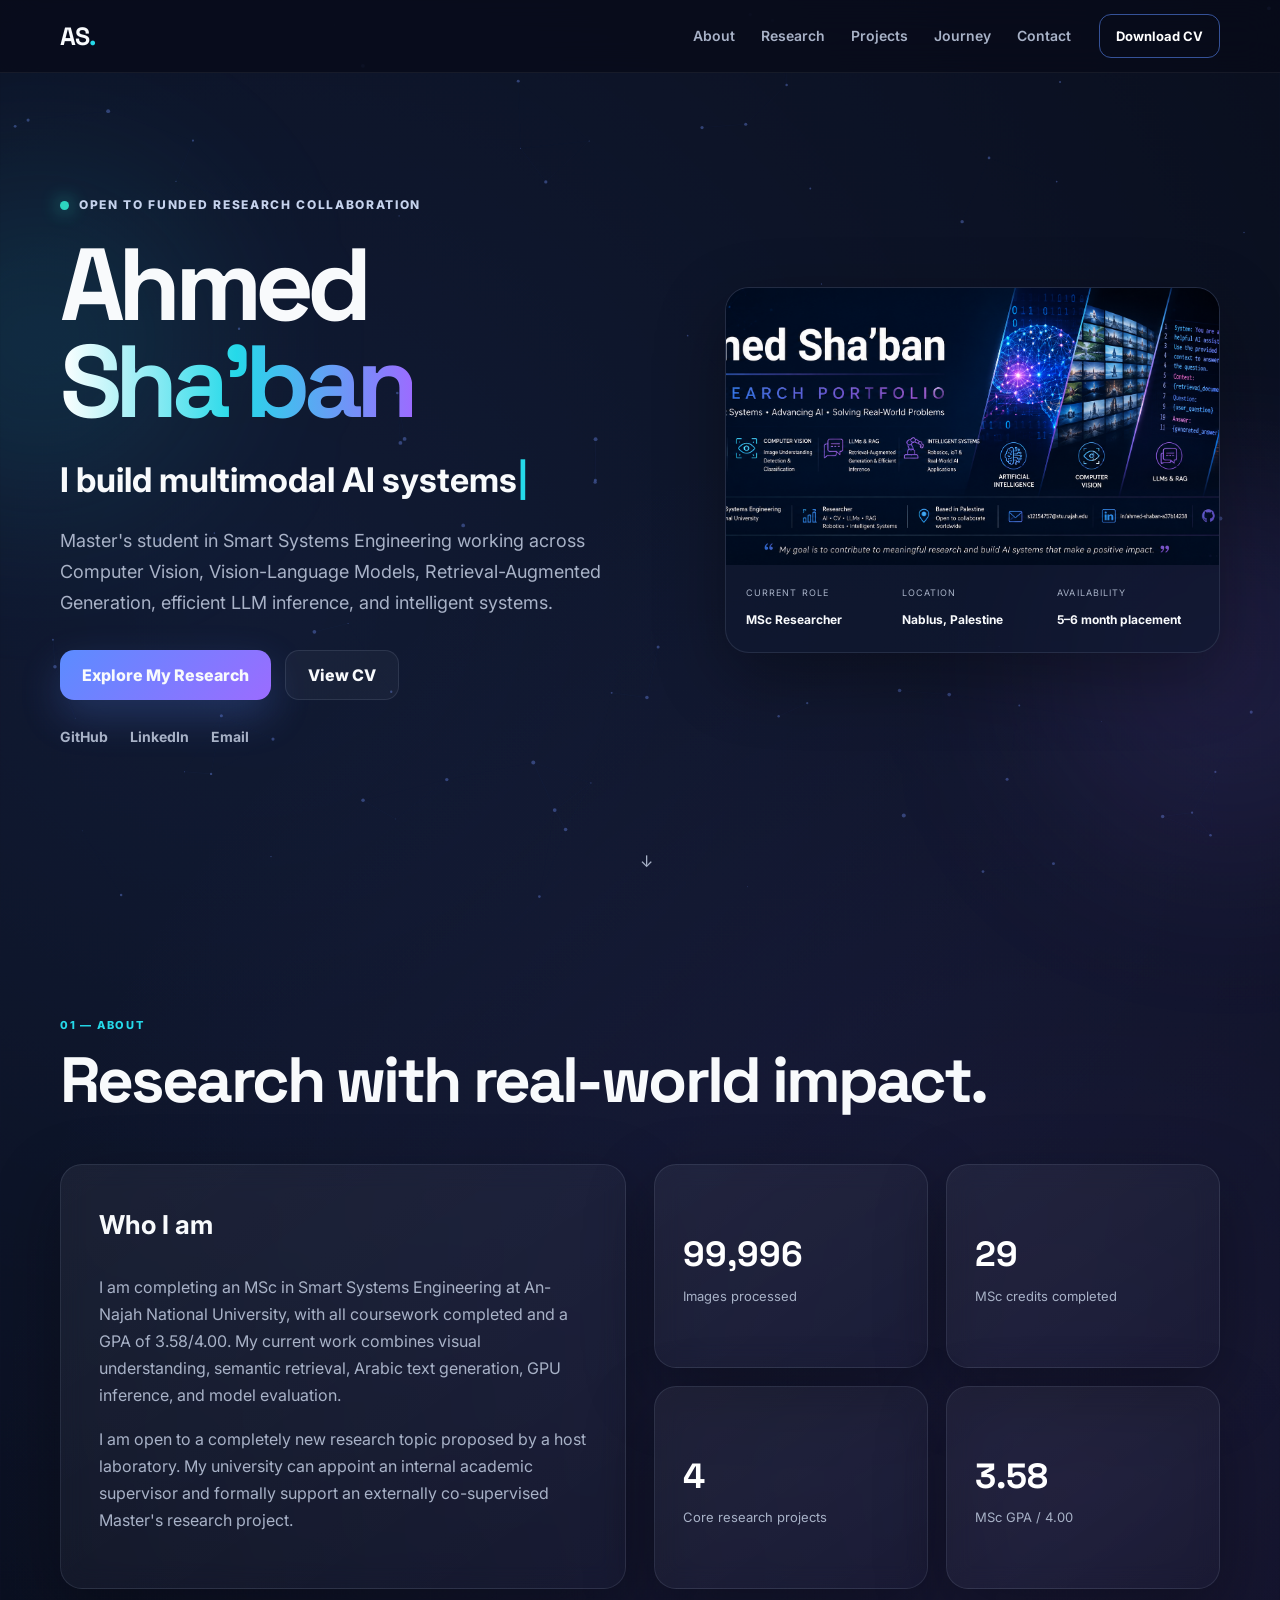
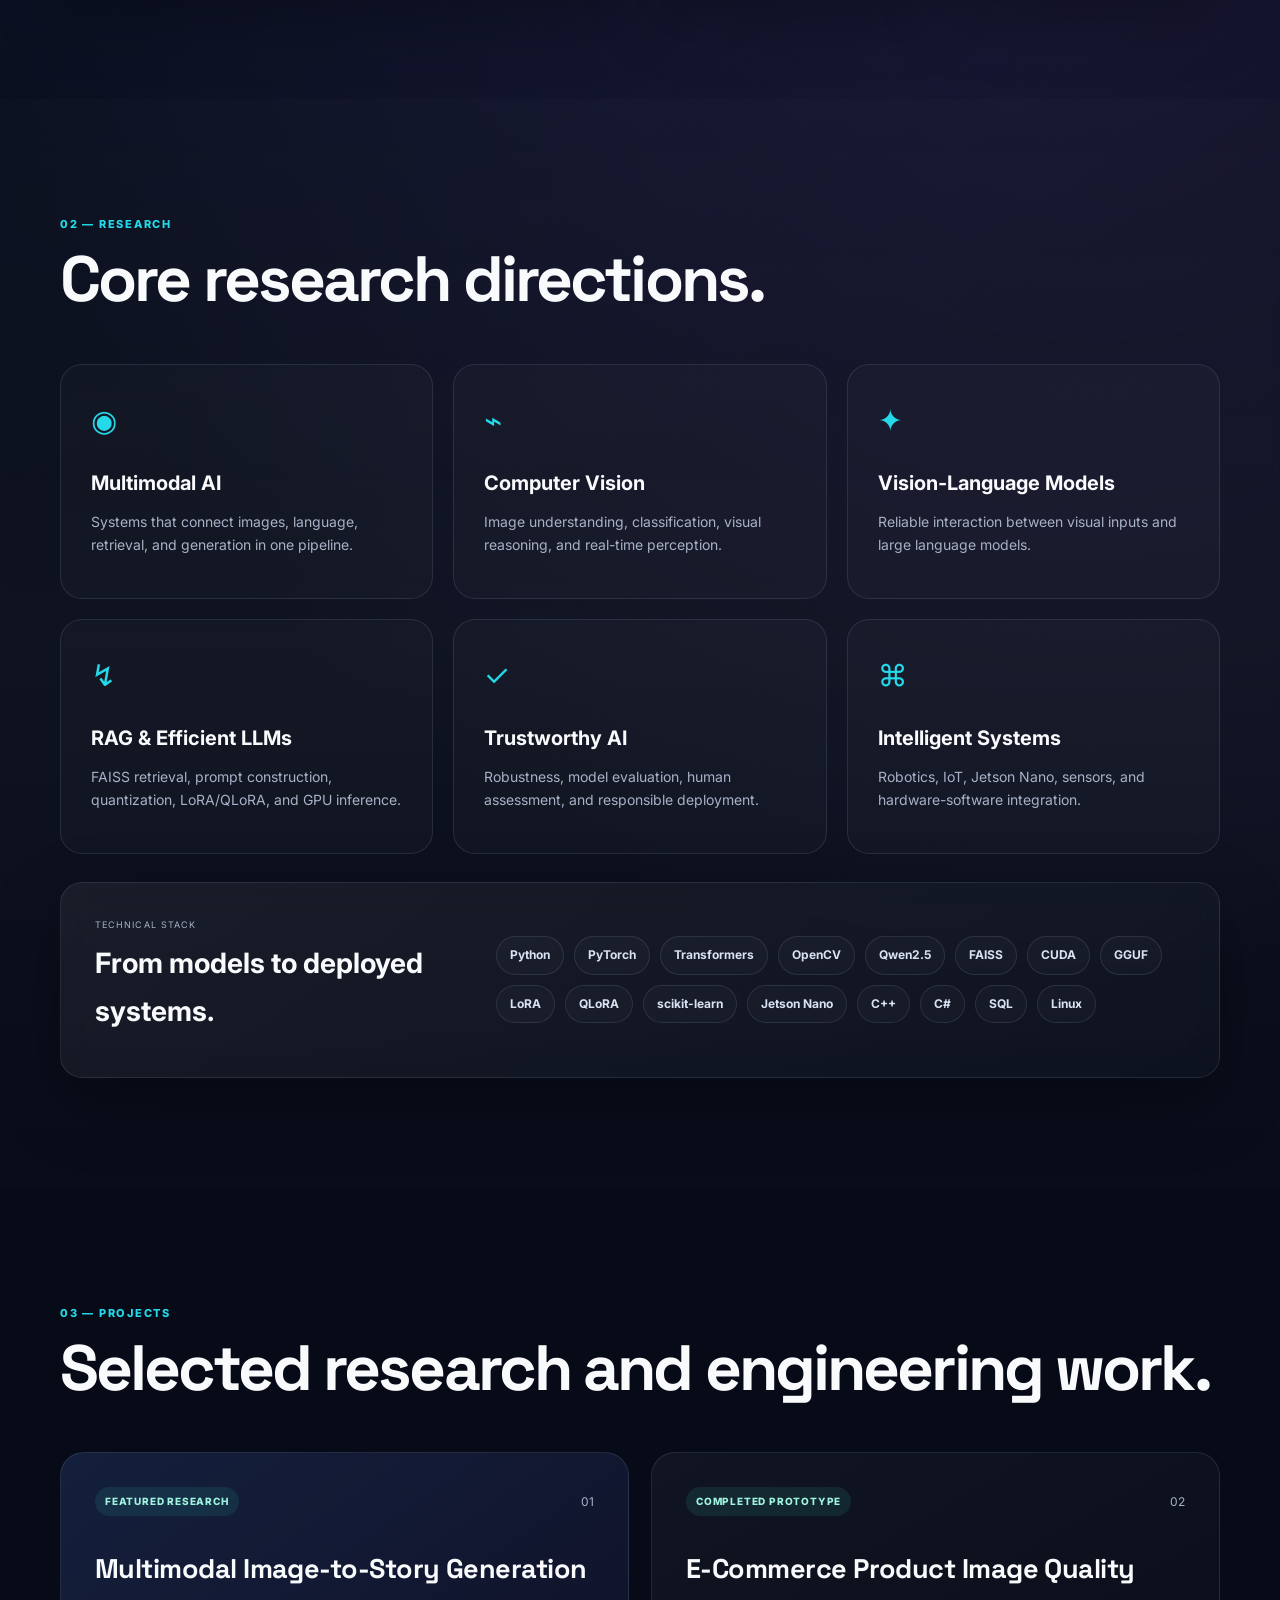
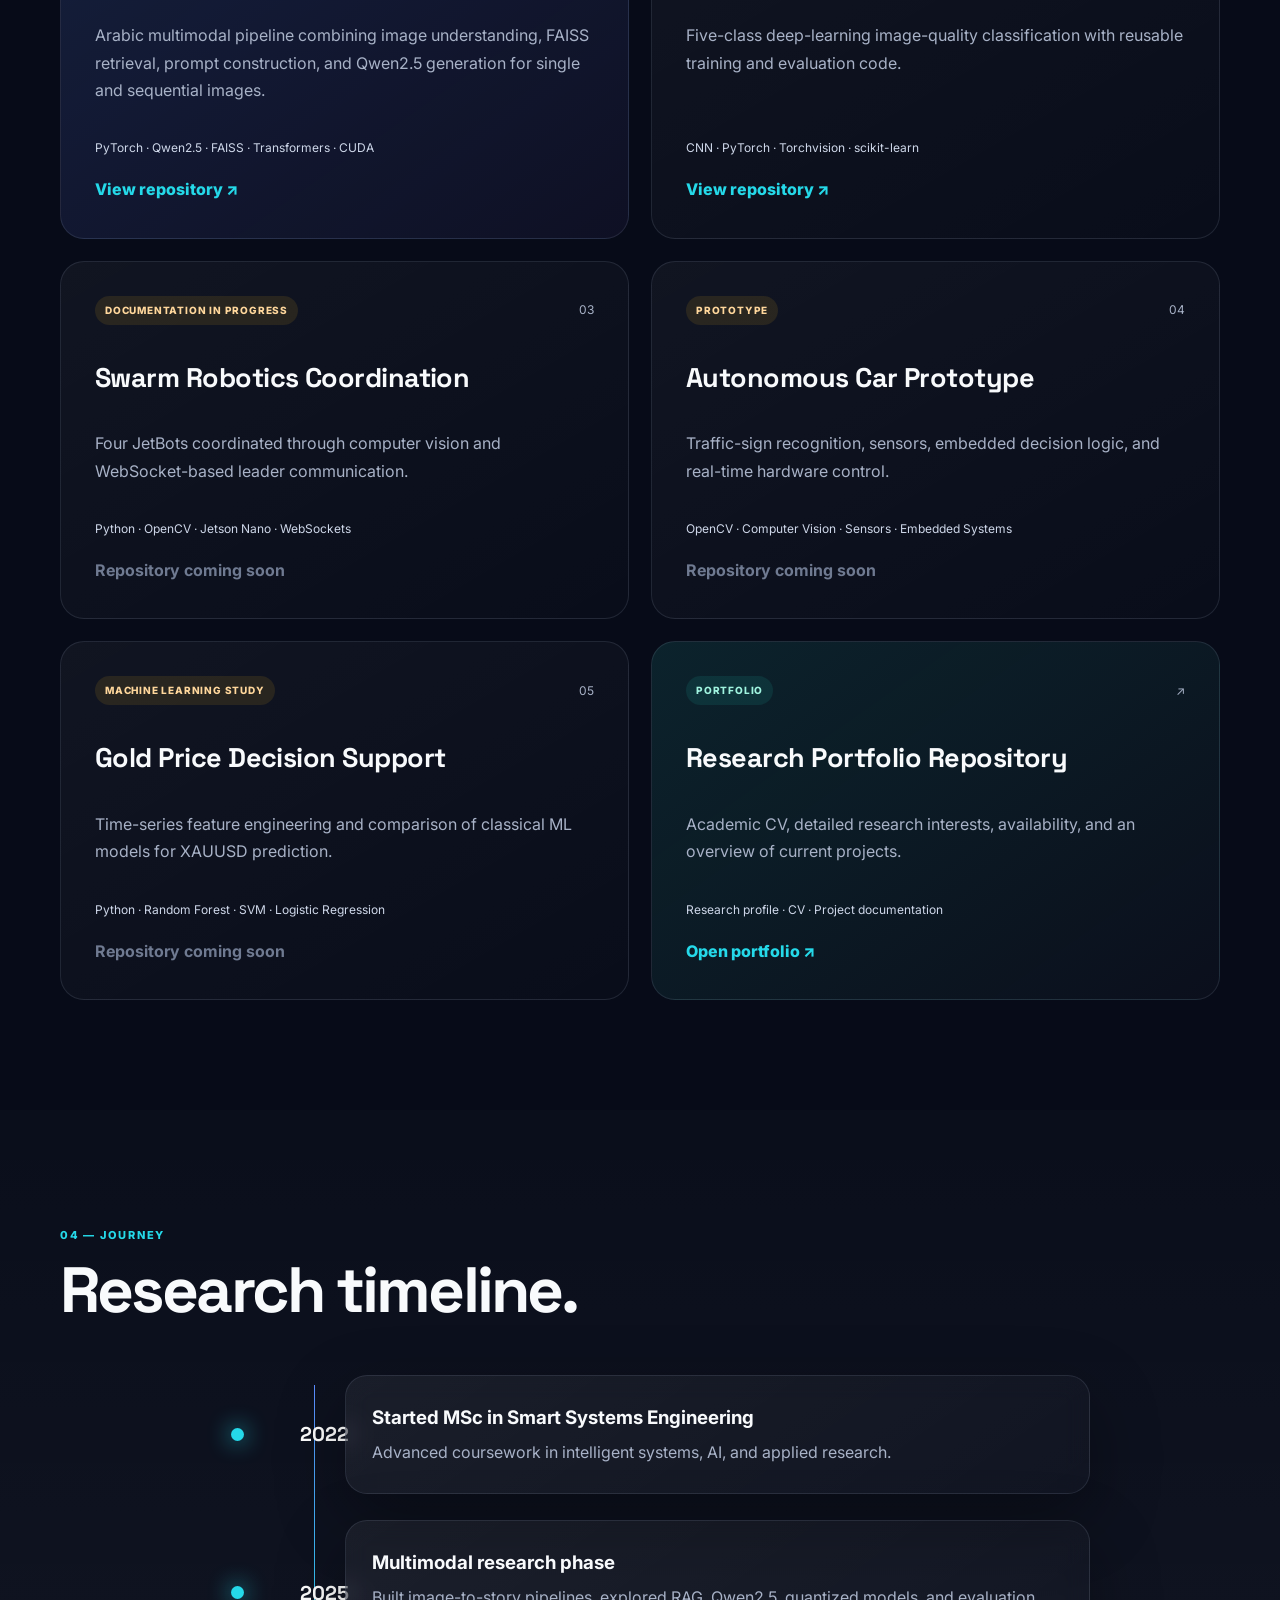
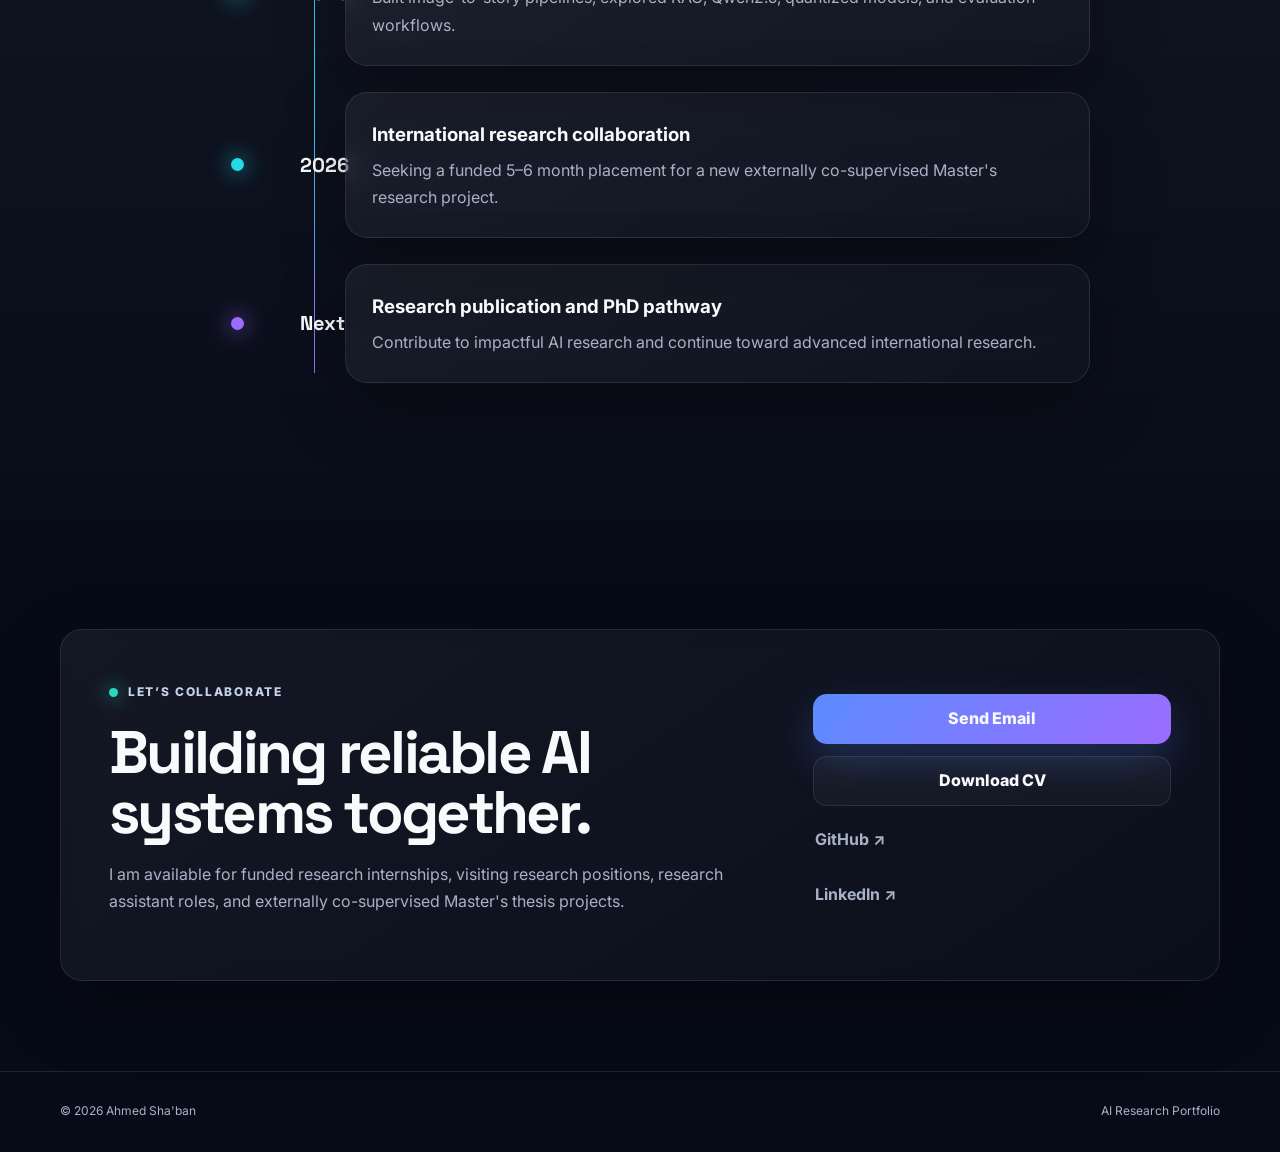
==== index.html @ 9213d6e9 "Add files via upload" ====
<!DOCTYPE html>
<html lang="en">
<head>
  <meta charset="UTF-8" />
  <meta name="viewport" content="width=device-width, initial-scale=1.0" />
  <meta name="description" content="Ahmed Sha'ban — AI Research Portfolio in Multimodal AI, Computer Vision, Vision-Language Models and RAG." />
  <meta name="theme-color" content="#070b18" />
  <title>Ahmed Sha'ban | AI Research Portfolio</title>
  <link rel="preconnect" href="https://fonts.googleapis.com">
  <link rel="preconnect" href="https://fonts.gstatic.com" crossorigin>
  <link href="https://fonts.googleapis.com/css2?family=Inter:wght@400;500;600;700;800&family=Space+Grotesk:wght@500;600;700&display=swap" rel="stylesheet">
  <link rel="stylesheet" href="style.css" />
</head>
<body>
  <canvas id="particles" aria-hidden="true"></canvas>

  <header class="site-header">
    <nav class="nav container">
      <a class="brand" href="#home">AS<span>.</span></a>
      <button class="menu-toggle" id="menuToggle" aria-label="Toggle navigation">☰</button>
      <div class="nav-links" id="navLinks">
        <a href="#about">About</a>
        <a href="#research">Research</a>
        <a href="#projects">Projects</a>
        <a href="#timeline">Journey</a>
        <a href="#contact">Contact</a>
      </div>
      <a class="nav-cta" href="assets/Ahmed_Shaban_CV.pdf" target="_blank">Download CV</a>
    </nav>
  </header>

  <main>
    <section class="hero section" id="home">
      <div class="hero-glow glow-one"></div>
      <div class="hero-glow glow-two"></div>
      <div class="container hero-grid">
        <div class="hero-copy reveal">
          <div class="eyebrow"><span></span> Open to funded research collaboration</div>
          <h1>Ahmed <span class="gradient-text">Sha'ban</span></h1>
          <h2>I build <span id="typedText">multimodal AI systems</span><span class="cursor">|</span></h2>
          <p>
            Master's student in Smart Systems Engineering working across Computer Vision,
            Vision-Language Models, Retrieval-Augmented Generation, efficient LLM inference,
            and intelligent systems.
          </p>
          <div class="hero-actions">
            <a class="btn primary" href="#projects">Explore My Research</a>
            <a class="btn secondary" href="assets/Ahmed_Shaban_CV.pdf" target="_blank">View CV</a>
          </div>
          <div class="social-row">
            <a href="https://github.com/ahmedshaban-ai" target="_blank" rel="noreferrer">GitHub</a>
            <a href="https://www.linkedin.com/in/ahmed-shaban-a37b14238/" target="_blank" rel="noreferrer">LinkedIn</a>
            <a href="mailto:s12154757@stu.najah.edu">Email</a>
          </div>
        </div>

        <div class="hero-card reveal">
          <img src="assets/research-banner.png" alt="Ahmed Sha'ban AI Research Portfolio banner" />
          <div class="hero-card-body">
            <div>
              <span class="tiny-label">Current role</span>
              <strong>MSc Researcher</strong>
            </div>
            <div>
              <span class="tiny-label">Location</span>
              <strong>Nablus, Palestine</strong>
            </div>
            <div>
              <span class="tiny-label">Availability</span>
              <strong>5–6 month placement</strong>
            </div>
          </div>
        </div>
      </div>
      <a class="scroll-indicator" href="#about" aria-label="Scroll to about section">↓</a>
    </section>

    <section class="section" id="about">
      <div class="container">
        <div class="section-heading reveal">
          <span>01 — About</span>
          <h2>Research with real-world impact.</h2>
        </div>
        <div class="about-grid">
          <article class="glass-card reveal">
            <h3>Who I am</h3>
            <p>
              I am completing an MSc in Smart Systems Engineering at An-Najah National University,
              with all coursework completed and a GPA of 3.58/4.00. My current work combines
              visual understanding, semantic retrieval, Arabic text generation, GPU inference,
              and model evaluation.
            </p>
            <p>
              I am open to a completely new research topic proposed by a host laboratory.
              My university can appoint an internal academic supervisor and formally support
              an externally co-supervised Master's research project.
            </p>
          </article>
          <div class="metric-grid">
            <div class="metric glass-card reveal">
              <strong data-count="100000">0</strong>
              <span>Images processed</span>
            </div>
            <div class="metric glass-card reveal">
              <strong data-count="30">0</strong>
              <span>MSc credits completed</span>
            </div>
            <div class="metric glass-card reveal">
              <strong data-count="5">0</strong>
              <span>Core research projects</span>
            </div>
            <div class="metric glass-card reveal">
              <strong>3.58</strong>
              <span>MSc GPA / 4.00</span>
            </div>
          </div>
        </div>
      </div>
    </section>

    <section class="section alt-section" id="research">
      <div class="container">
        <div class="section-heading reveal">
          <span>02 — Research</span>
          <h2>Core research directions.</h2>
        </div>

        <div class="research-grid">
          <article class="research-card reveal">
            <div class="icon">◉</div>
            <h3>Multimodal AI</h3>
            <p>Systems that connect images, language, retrieval, and generation in one pipeline.</p>
          </article>
          <article class="research-card reveal">
            <div class="icon">⌁</div>
            <h3>Computer Vision</h3>
            <p>Image understanding, classification, visual reasoning, and real-time perception.</p>
          </article>
          <article class="research-card reveal">
            <div class="icon">✦</div>
            <h3>Vision-Language Models</h3>
            <p>Reliable interaction between visual inputs and large language models.</p>
          </article>
          <article class="research-card reveal">
            <div class="icon">↯</div>
            <h3>RAG & Efficient LLMs</h3>
            <p>FAISS retrieval, prompt construction, quantization, LoRA/QLoRA, and GPU inference.</p>
          </article>
          <article class="research-card reveal">
            <div class="icon">✓</div>
            <h3>Trustworthy AI</h3>
            <p>Robustness, model evaluation, human assessment, and responsible deployment.</p>
          </article>
          <article class="research-card reveal">
            <div class="icon">⌘</div>
            <h3>Intelligent Systems</h3>
            <p>Robotics, IoT, Jetson Nano, sensors, and hardware-software integration.</p>
          </article>
        </div>

        <div class="skills-panel glass-card reveal">
          <div class="skills-copy">
            <span class="tiny-label">Technical stack</span>
            <h3>From models to deployed systems.</h3>
          </div>
          <div class="skill-tags">
            <span>Python</span><span>PyTorch</span><span>Transformers</span><span>OpenCV</span>
            <span>Qwen2.5</span><span>FAISS</span><span>CUDA</span><span>GGUF</span>
            <span>LoRA</span><span>QLoRA</span><span>scikit-learn</span><span>Jetson Nano</span>
            <span>C++</span><span>C#</span><span>SQL</span><span>Linux</span>
          </div>
        </div>
      </div>
    </section>

    <section class="section" id="projects">
      <div class="container">
        <div class="section-heading reveal">
          <span>03 — Projects</span>
          <h2>Selected research and engineering work.</h2>
        </div>

        <div class="projects-grid">
          <article class="project-card featured reveal">
            <div class="project-top">
              <span class="status complete">Featured research</span>
              <span>01</span>
            </div>
            <h3>Multimodal Image-to-Story Generation</h3>
            <p>
              Arabic multimodal pipeline combining image understanding, FAISS retrieval,
              prompt construction, and Qwen2.5 generation for single and sequential images.
            </p>
            <div class="tech-line">PyTorch · Qwen2.5 · FAISS · Transformers · CUDA</div>
            <a href="https://github.com/ahmedshaban-ai/multimodal-image-to-story-generation" target="_blank">View repository ↗</a>
          </article>

          <article class="project-card reveal">
            <div class="project-top">
              <span class="status complete">Completed prototype</span>
              <span>02</span>
            </div>
            <h3>E-Commerce Product Image Quality</h3>
            <p>Five-class deep-learning image-quality classification with reusable training and evaluation code.</p>
            <div class="tech-line">CNN · PyTorch · Torchvision · scikit-learn</div>
            <a href="https://github.com/ahmedshaban-ai/deep-learning-image-quality" target="_blank">View repository ↗</a>
          </article>

          <article class="project-card reveal">
            <div class="project-top">
              <span class="status progress">Documentation in progress</span>
              <span>03</span>
            </div>
            <h3>Swarm Robotics Coordination</h3>
            <p>Four JetBots coordinated through computer vision and WebSocket-based leader communication.</p>
            <div class="tech-line">Python · OpenCV · Jetson Nano · WebSockets</div>
            <span class="muted-link">Repository coming soon</span>
          </article>

          <article class="project-card reveal">
            <div class="project-top">
              <span class="status progress">Prototype</span>
              <span>04</span>
            </div>
            <h3>Autonomous Car Prototype</h3>
            <p>Traffic-sign recognition, sensors, embedded decision logic, and real-time hardware control.</p>
            <div class="tech-line">OpenCV · Computer Vision · Sensors · Embedded Systems</div>
            <span class="muted-link">Repository coming soon</span>
          </article>

          <article class="project-card reveal">
            <div class="project-top">
              <span class="status progress">Machine learning study</span>
              <span>05</span>
            </div>
            <h3>Gold Price Decision Support</h3>
            <p>Time-series feature engineering and comparison of classical ML models for XAUUSD prediction.</p>
            <div class="tech-line">Python · Random Forest · SVM · Logistic Regression</div>
            <span class="muted-link">Repository coming soon</span>
          </article>

          <article class="project-card portfolio-card reveal">
            <div class="project-top">
              <span class="status complete">Portfolio</span>
              <span>↗</span>
            </div>
            <h3>Research Portfolio Repository</h3>
            <p>Academic CV, detailed research interests, availability, and an overview of current projects.</p>
            <div class="tech-line">Research profile · CV · Project documentation</div>
            <a href="https://github.com/ahmedshaban-ai/research-portfolio" target="_blank">Open portfolio ↗</a>
          </article>
        </div>
      </div>
    </section>

    <section class="section alt-section" id="timeline">
      <div class="container">
        <div class="section-heading reveal">
          <span>04 — Journey</span>
          <h2>Research timeline.</h2>
        </div>
        <div class="timeline">
          <div class="timeline-item reveal">
            <div class="timeline-dot"></div>
            <div class="timeline-year">2022</div>
            <div class="timeline-content glass-card">
              <h3>Started MSc in Smart Systems Engineering</h3>
              <p>Advanced coursework in intelligent systems, AI, and applied research.</p>
            </div>
          </div>
          <div class="timeline-item reveal">
            <div class="timeline-dot"></div>
            <div class="timeline-year">2025</div>
            <div class="timeline-content glass-card">
              <h3>Multimodal research phase</h3>
              <p>Built image-to-story pipelines, explored RAG, Qwen2.5, quantized models, and evaluation workflows.</p>
            </div>
          </div>
          <div class="timeline-item reveal">
            <div class="timeline-dot"></div>
            <div class="timeline-year">2026</div>
            <div class="timeline-content glass-card">
              <h3>International research collaboration</h3>
              <p>Seeking a funded 5–6 month placement for a new externally co-supervised Master's research project.</p>
            </div>
          </div>
          <div class="timeline-item reveal">
            <div class="timeline-dot future"></div>
            <div class="timeline-year">Next</div>
            <div class="timeline-content glass-card">
              <h3>Research publication and PhD pathway</h3>
              <p>Contribute to impactful AI research and continue toward advanced international research.</p>
            </div>
          </div>
        </div>
      </div>
    </section>

    <section class="section contact-section" id="contact">
      <div class="container contact-card glass-card reveal">
        <div>
          <span class="eyebrow"><span></span> Let’s collaborate</span>
          <h2>Building reliable AI systems together.</h2>
          <p>
            I am available for funded research internships, visiting research positions,
            research assistant roles, and externally co-supervised Master's thesis projects.
          </p>
        </div>
        <div class="contact-actions">
          <a class="btn primary" href="mailto:s12154757@stu.najah.edu">Send Email</a>
          <a class="btn secondary" href="assets/Ahmed_Shaban_CV.pdf" target="_blank">Download CV</a>
          <a class="text-link" href="https://github.com/ahmedshaban-ai" target="_blank">GitHub ↗</a>
          <a class="text-link" href="https://www.linkedin.com/in/ahmed-shaban-a37b14238/" target="_blank">LinkedIn ↗</a>
        </div>
      </div>
    </section>
  </main>

  <footer>
    <div class="container footer-inner">
      <span>© <span id="year"></span> Ahmed Sha'ban</span>
      <span>AI Research Portfolio</span>
    </div>
  </footer>

  <button id="toTop" class="to-top" aria-label="Back to top">↑</button>
  <script src="script.js"></script>
</body>
</html>
---- style.css ----
:root {
  --bg: #070b18;
  --bg-soft: #0d1326;
  --card: rgba(16, 24, 48, .68);
  --border: rgba(148, 163, 184, .16);
  --text: #f8fafc;
  --muted: #a8b2c7;
  --blue: #5b8cff;
  --cyan: #25d9e9;
  --violet: #9b6cff;
  --green: #2dd4bf;
  --shadow: 0 24px 70px rgba(0, 0, 0, .32);
}

* { box-sizing: border-box; }
html { scroll-behavior: smooth; }
body {
  margin: 0;
  background:
    radial-gradient(circle at 20% 10%, rgba(91, 140, 255, .12), transparent 28%),
    radial-gradient(circle at 85% 25%, rgba(155, 108, 255, .11), transparent 24%),
    var(--bg);
  color: var(--text);
  font-family: Inter, system-ui, sans-serif;
  line-height: 1.7;
  overflow-x: hidden;
}
a { color: inherit; text-decoration: none; }
img { max-width: 100%; display: block; }
canvas#particles { position: fixed; inset: 0; width: 100%; height: 100%; z-index: -1; opacity: .55; }
.container { width: min(1160px, calc(100% - 40px)); margin: 0 auto; }
.section { position: relative; padding: 110px 0; }
.alt-section { background: linear-gradient(180deg, rgba(255,255,255,.015), rgba(255,255,255,.035), rgba(255,255,255,.01)); }

.site-header {
  position: fixed; inset: 0 0 auto 0; z-index: 1000;
  background: rgba(7, 11, 24, .72);
  backdrop-filter: blur(18px);
  border-bottom: 1px solid rgba(255,255,255,.06);
}
.nav { min-height: 72px; display: flex; align-items: center; gap: 28px; }
.brand {
  font-family: "Space Grotesk", sans-serif;
  font-weight: 800; font-size: 25px; letter-spacing: -.04em;
}
.brand span { color: var(--cyan); }
.nav-links { margin-left: auto; display: flex; gap: 26px; }
.nav-links a { color: var(--muted); font-size: 14px; font-weight: 600; transition: .25s; }
.nav-links a:hover { color: white; }
.nav-cta {
  border: 1px solid rgba(91,140,255,.55); color: white; padding: 10px 16px;
  border-radius: 12px; font-size: 13px; font-weight: 700;
}
.menu-toggle { display: none; margin-left: auto; background: none; color: white; border: 0; font-size: 25px; }

.hero { min-height: 100vh; padding-top: 150px; display: grid; place-items: center; }
.hero-grid { display: grid; grid-template-columns: 1.1fr .9fr; gap: 60px; align-items: center; }
.hero-copy h1 {
  font-family: "Space Grotesk", sans-serif; font-size: clamp(60px, 8vw, 110px);
  line-height: .95; letter-spacing: -.065em; margin: 18px 0 20px;
}
.gradient-text {
  background: linear-gradient(90deg, #fff, var(--cyan), var(--violet));
  -webkit-background-clip: text; background-clip: text; color: transparent;
}
.hero-copy h2 { font-size: clamp(22px, 3vw, 34px); margin: 0 0 18px; min-height: 54px; }
.hero-copy p { max-width: 680px; color: var(--muted); font-size: 18px; }
.cursor { color: var(--cyan); animation: blink .75s infinite; }
@keyframes blink { 50% { opacity: 0; } }
.eyebrow { display: inline-flex; gap: 10px; align-items: center; font-size: 12px; text-transform: uppercase; letter-spacing: .14em; color: #c5d2ec; font-weight: 800; }
.eyebrow span { width: 9px; height: 9px; border-radius: 50%; background: var(--green); box-shadow: 0 0 18px var(--green); }
.hero-actions { display: flex; gap: 14px; flex-wrap: wrap; margin: 32px 0 25px; }
.btn {
  display: inline-flex; align-items: center; justify-content: center;
  min-height: 50px; padding: 0 22px; border-radius: 14px; font-weight: 800; transition: .25s;
}
.btn:hover { transform: translateY(-3px); }
.btn.primary { background: linear-gradient(135deg, var(--blue), var(--violet)); box-shadow: 0 16px 40px rgba(91,140,255,.24); }
.btn.secondary { border: 1px solid var(--border); background: rgba(255,255,255,.035); }
.social-row { display: flex; gap: 22px; color: var(--muted); font-size: 14px; font-weight: 700; }
.social-row a:hover { color: var(--cyan); }
.hero-card {
  border: 1px solid var(--border); border-radius: 24px; overflow: hidden;
  background: var(--card); box-shadow: var(--shadow); transform: perspective(1000px) rotateY(-4deg) rotateX(2deg);
}
.hero-card img { aspect-ratio: 16/9; object-fit: cover; }
.hero-card-body { display: grid; grid-template-columns: repeat(3,1fr); gap: 14px; padding: 20px; }
.tiny-label { display: block; color: var(--muted); text-transform: uppercase; letter-spacing: .12em; font-size: 9px; margin-bottom: 4px; }
.hero-card strong { font-size: 12px; }
.hero-glow { position: absolute; filter: blur(90px); border-radius: 50%; pointer-events: none; }
.glow-one { width: 320px; height: 320px; background: rgba(37,217,233,.12); left: -120px; top: 20%; }
.glow-two { width: 380px; height: 380px; background: rgba(155,108,255,.11); right: -140px; bottom: 5%; }
.scroll-indicator { position: absolute; bottom: 25px; left: 50%; color: var(--muted); animation: bounce 1.8s infinite; }
@keyframes bounce { 50% { transform: translateY(9px); } }

.section-heading { margin-bottom: 50px; }
.section-heading span { color: var(--cyan); text-transform: uppercase; letter-spacing: .16em; font-size: 11px; font-weight: 800; }
.section-heading h2 {
  font-family: "Space Grotesk", sans-serif;
  margin: 10px 0 0; font-size: clamp(38px, 5vw, 65px); letter-spacing: -.045em; line-height: 1.05;
}
.glass-card {
  background: linear-gradient(145deg, rgba(255,255,255,.055), rgba(255,255,255,.018));
  border: 1px solid var(--border); border-radius: 22px; box-shadow: var(--shadow); backdrop-filter: blur(12px);
}
.about-grid { display: grid; grid-template-columns: 1fr 1fr; gap: 28px; }
.about-grid > article { padding: 38px; }
.about-grid h3 { font-size: 26px; margin-top: 0; }
.about-grid p { color: var(--muted); }
.metric-grid { display: grid; grid-template-columns: repeat(2, 1fr); gap: 18px; }
.metric { padding: 28px; min-height: 150px; display: flex; flex-direction: column; justify-content: center; }
.metric strong { font-family: "Space Grotesk"; font-size: 35px; color: white; }
.metric span { color: var(--muted); font-size: 13px; }

.research-grid { display: grid; grid-template-columns: repeat(3,1fr); gap: 20px; }
.research-card {
  min-height: 235px; padding: 30px; border-radius: 22px;
  border: 1px solid var(--border); background: rgba(255,255,255,.025); transition: .28s;
}
.research-card:hover { transform: translateY(-8px); border-color: rgba(91,140,255,.45); background: rgba(91,140,255,.055); }
.research-card .icon { font-size: 30px; color: var(--cyan); }
.research-card h3 { margin: 20px 0 10px; font-size: 20px; }
.research-card p { color: var(--muted); margin: 0; font-size: 14px; }
.skills-panel { margin-top: 28px; padding: 34px; display: grid; grid-template-columns: .7fr 1.3fr; gap: 30px; align-items: center; }
.skills-copy h3 { font-size: 28px; margin: 8px 0; }
.skill-tags { display: flex; gap: 10px; flex-wrap: wrap; }
.skill-tags span {
  border: 1px solid var(--border); border-radius: 999px; padding: 8px 13px;
  color: #d9e2f3; background: rgba(255,255,255,.025); font-size: 12px; font-weight: 700;
}

.projects-grid { display: grid; grid-template-columns: repeat(2,1fr); gap: 22px; }
.project-card {
  min-height: 310px; padding: 34px; border-radius: 24px;
  border: 1px solid var(--border); background: linear-gradient(150deg, rgba(255,255,255,.045), rgba(255,255,255,.012));
  display: flex; flex-direction: column; transition: .28s;
}
.project-card:hover { transform: translateY(-7px); border-color: rgba(37,217,233,.38); }
.project-card.featured { background: linear-gradient(145deg, rgba(91,140,255,.16), rgba(155,108,255,.055)); }
.project-card.portfolio-card { background: linear-gradient(145deg, rgba(45,212,191,.12), rgba(255,255,255,.02)); }
.project-top { display: flex; justify-content: space-between; align-items: center; color: var(--muted); font-size: 12px; }
.status { border-radius: 999px; padding: 6px 10px; font-size: 10px; text-transform: uppercase; letter-spacing: .08em; font-weight: 800; }
.status.complete { color: #9ff3df; background: rgba(45,212,191,.1); }
.status.progress { color: #ffd79c; background: rgba(251,191,36,.1); }
.project-card h3 { font-family: "Space Grotesk"; font-size: 27px; margin: 30px 0 14px; letter-spacing: -.02em; }
.project-card p { color: var(--muted); }
.tech-line { margin-top: auto; color: #cfd8ea; font-size: 12px; padding: 18px 0; }
.project-card a { color: var(--cyan); font-weight: 800; }
.muted-link { color: #6f7a91; font-weight: 700; }

.timeline { position: relative; max-width: 900px; margin: 0 auto; }
.timeline::before { content: ""; position: absolute; left: 124px; top: 10px; bottom: 10px; width: 1px; background: linear-gradient(var(--blue), var(--cyan), var(--violet)); }
.timeline-item { display: grid; grid-template-columns: 95px 30px 1fr; gap: 15px; margin-bottom: 26px; align-items: center; }
.timeline-dot { width: 13px; height: 13px; border-radius: 50%; background: var(--cyan); box-shadow: 0 0 22px var(--cyan); z-index: 1; justify-self: center; }
.timeline-dot.future { background: var(--violet); box-shadow: 0 0 22px var(--violet); }
.timeline-year { font-family: "Space Grotesk"; font-size: 20px; font-weight: 800; text-align: right; color: white; }
.timeline-content { padding: 26px; }
.timeline-content h3 { margin: 0 0 6px; }
.timeline-content p { margin: 0; color: var(--muted); }

.contact-section { padding-bottom: 90px; }
.contact-card { padding: 48px; display: grid; grid-template-columns: 1.3fr .7fr; gap: 40px; align-items: center; }
.contact-card h2 { font-family: "Space Grotesk"; font-size: clamp(34px, 5vw, 60px); line-height: 1; letter-spacing: -.045em; margin: 18px 0; }
.contact-card p { color: var(--muted); max-width: 720px; }
.contact-actions { display: grid; gap: 12px; }
.text-link { padding: 8px 2px; color: var(--muted); font-weight: 700; }
.text-link:hover { color: var(--cyan); }

footer { border-top: 1px solid var(--border); color: var(--muted); font-size: 12px; }
.footer-inner { min-height: 80px; display: flex; justify-content: space-between; align-items: center; }
.to-top {
  position: fixed; right: 22px; bottom: 22px; width: 44px; height: 44px; border-radius: 14px;
  border: 1px solid var(--border); background: rgba(13,19,38,.88); color: white; display: none; cursor: pointer;
}
.to-top.show { display: block; }
.reveal { opacity: 0; transform: translateY(25px); transition: opacity .7s ease, transform .7s ease; }
.reveal.visible { opacity: 1; transform: translateY(0); }

@media (max-width: 920px) {
  .nav-links { display: none; position: absolute; top: 72px; left: 20px; right: 20px; padding: 20px; border-radius: 18px; background: #0d1326; border: 1px solid var(--border); flex-direction: column; }
  .nav-links.open { display: flex; }
  .menu-toggle { display: block; }
  .nav-cta { display: none; }
  .hero-grid, .about-grid, .contact-card, .skills-panel { grid-template-columns: 1fr; }
  .hero-card { transform: none; }
  .research-grid { grid-template-columns: repeat(2,1fr); }
  .projects-grid { grid-template-columns: 1fr; }
}
@media (max-width: 620px) {
  .section { padding: 80px 0; }
  .hero { padding-top: 115px; }
  .hero-copy h1 { font-size: 58px; }
  .research-grid, .metric-grid { grid-template-columns: 1fr; }
  .hero-card-body { grid-template-columns: 1fr; }
  .timeline::before { left: 16px; }
  .timeline-item { grid-template-columns: 32px 1fr; }
  .timeline-year { grid-column: 2; grid-row: 1; text-align: left; font-size: 15px; }
  .timeline-dot { grid-column: 1; grid-row: 1 / span 2; }
  .timeline-content { grid-column: 2; }
  .footer-inner { flex-direction: column; justify-content: center; gap: 4px; }
}
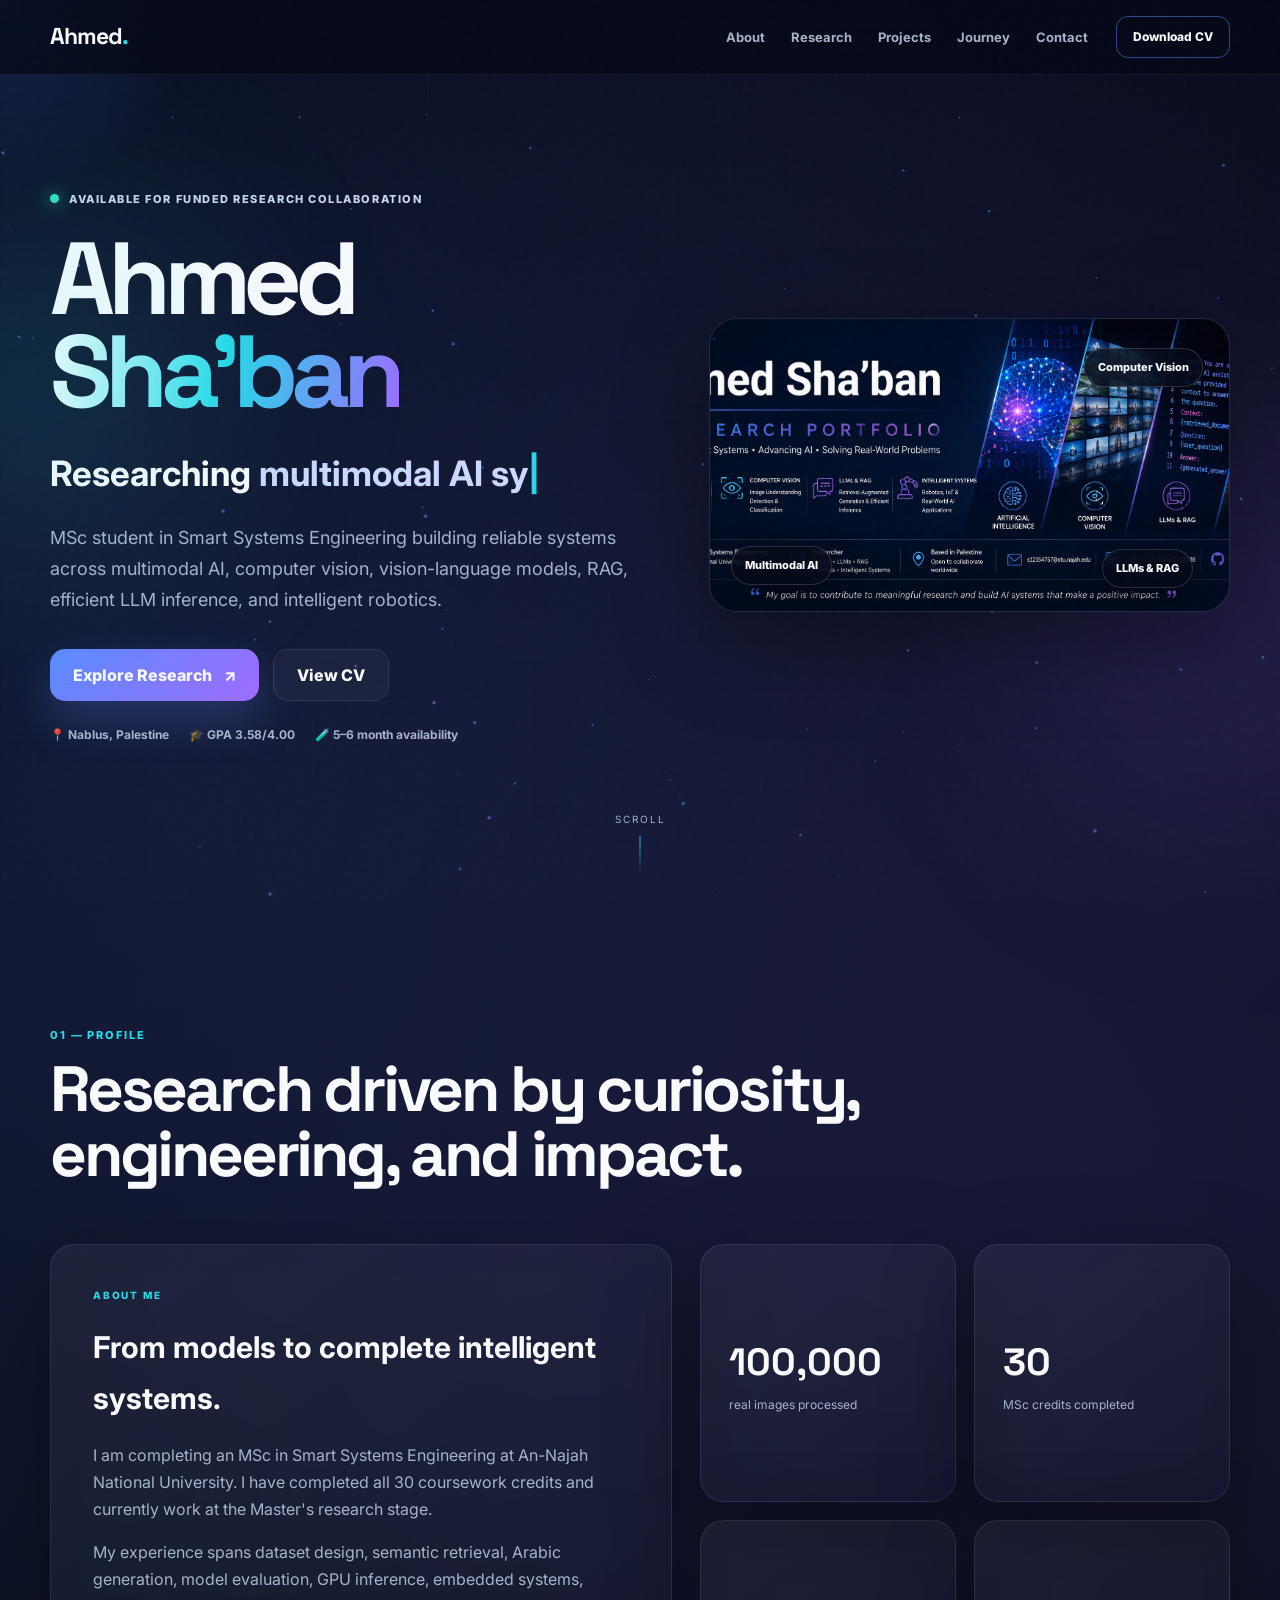
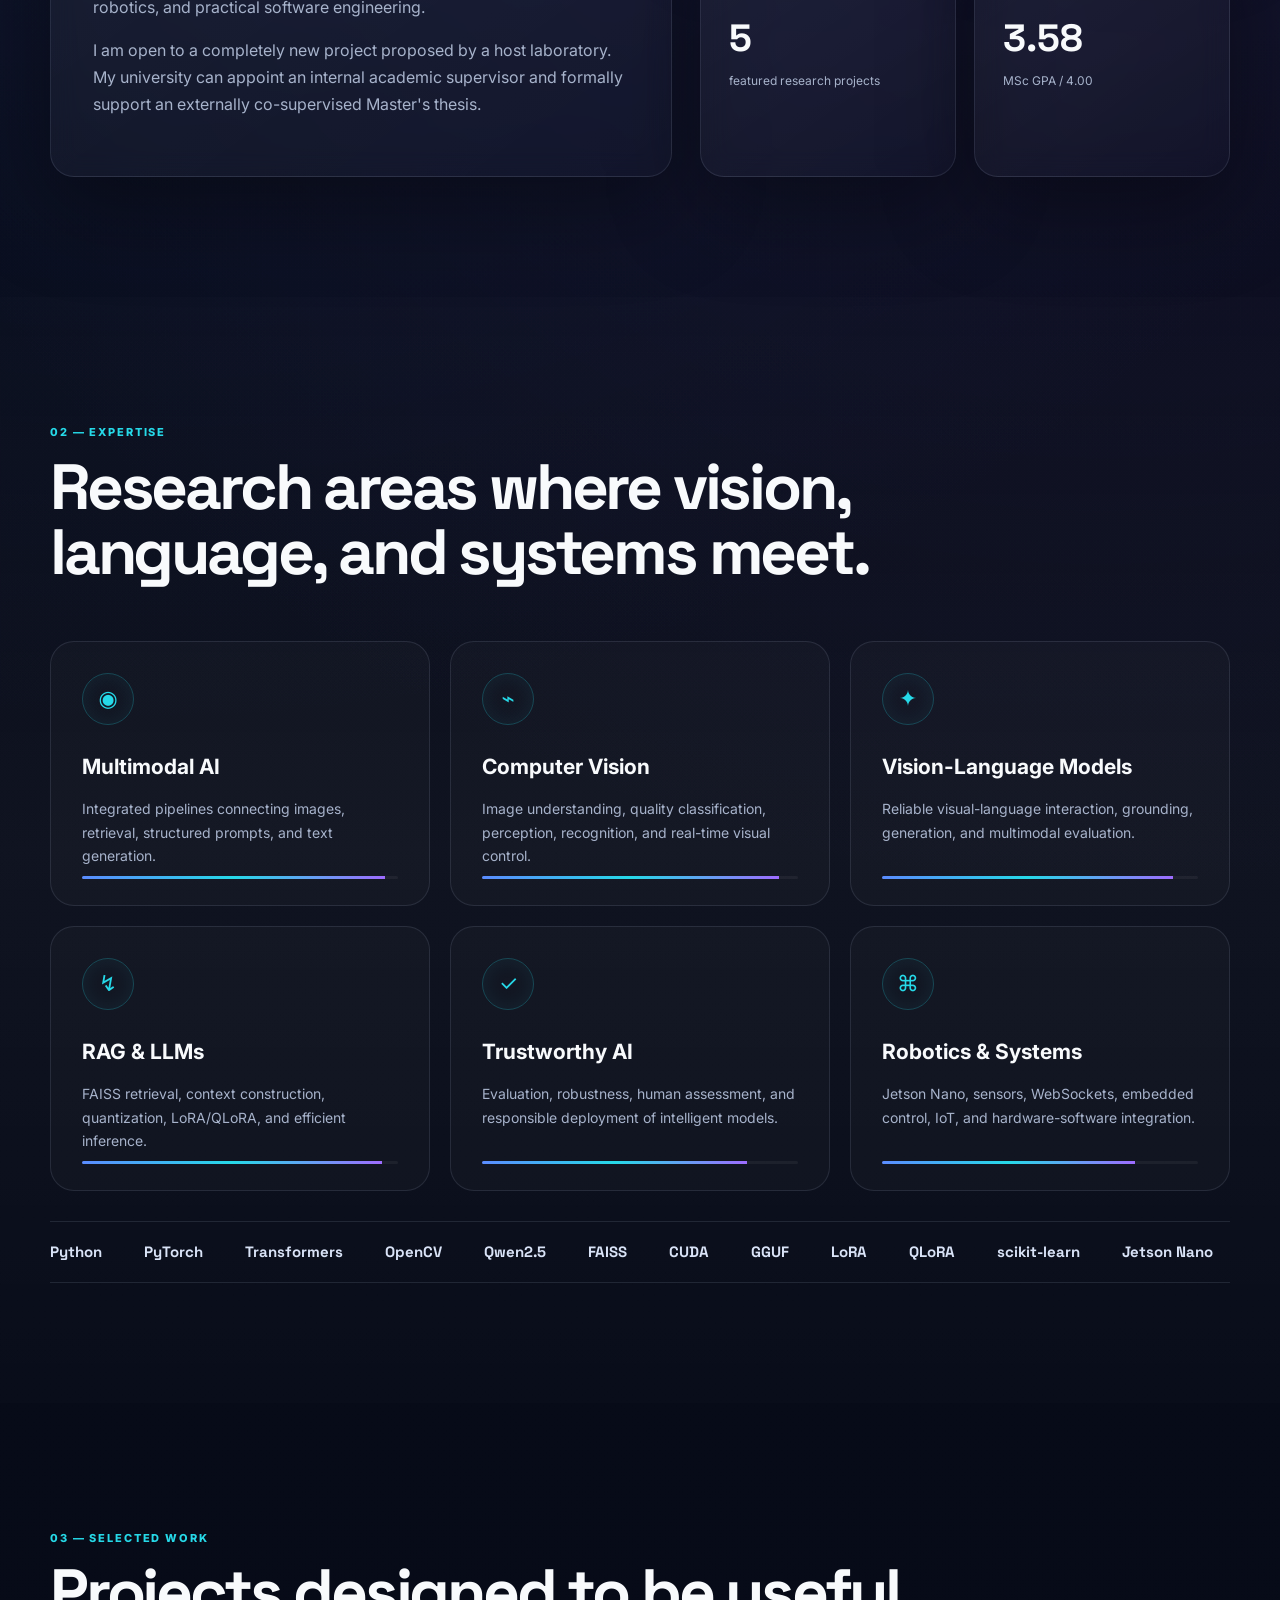
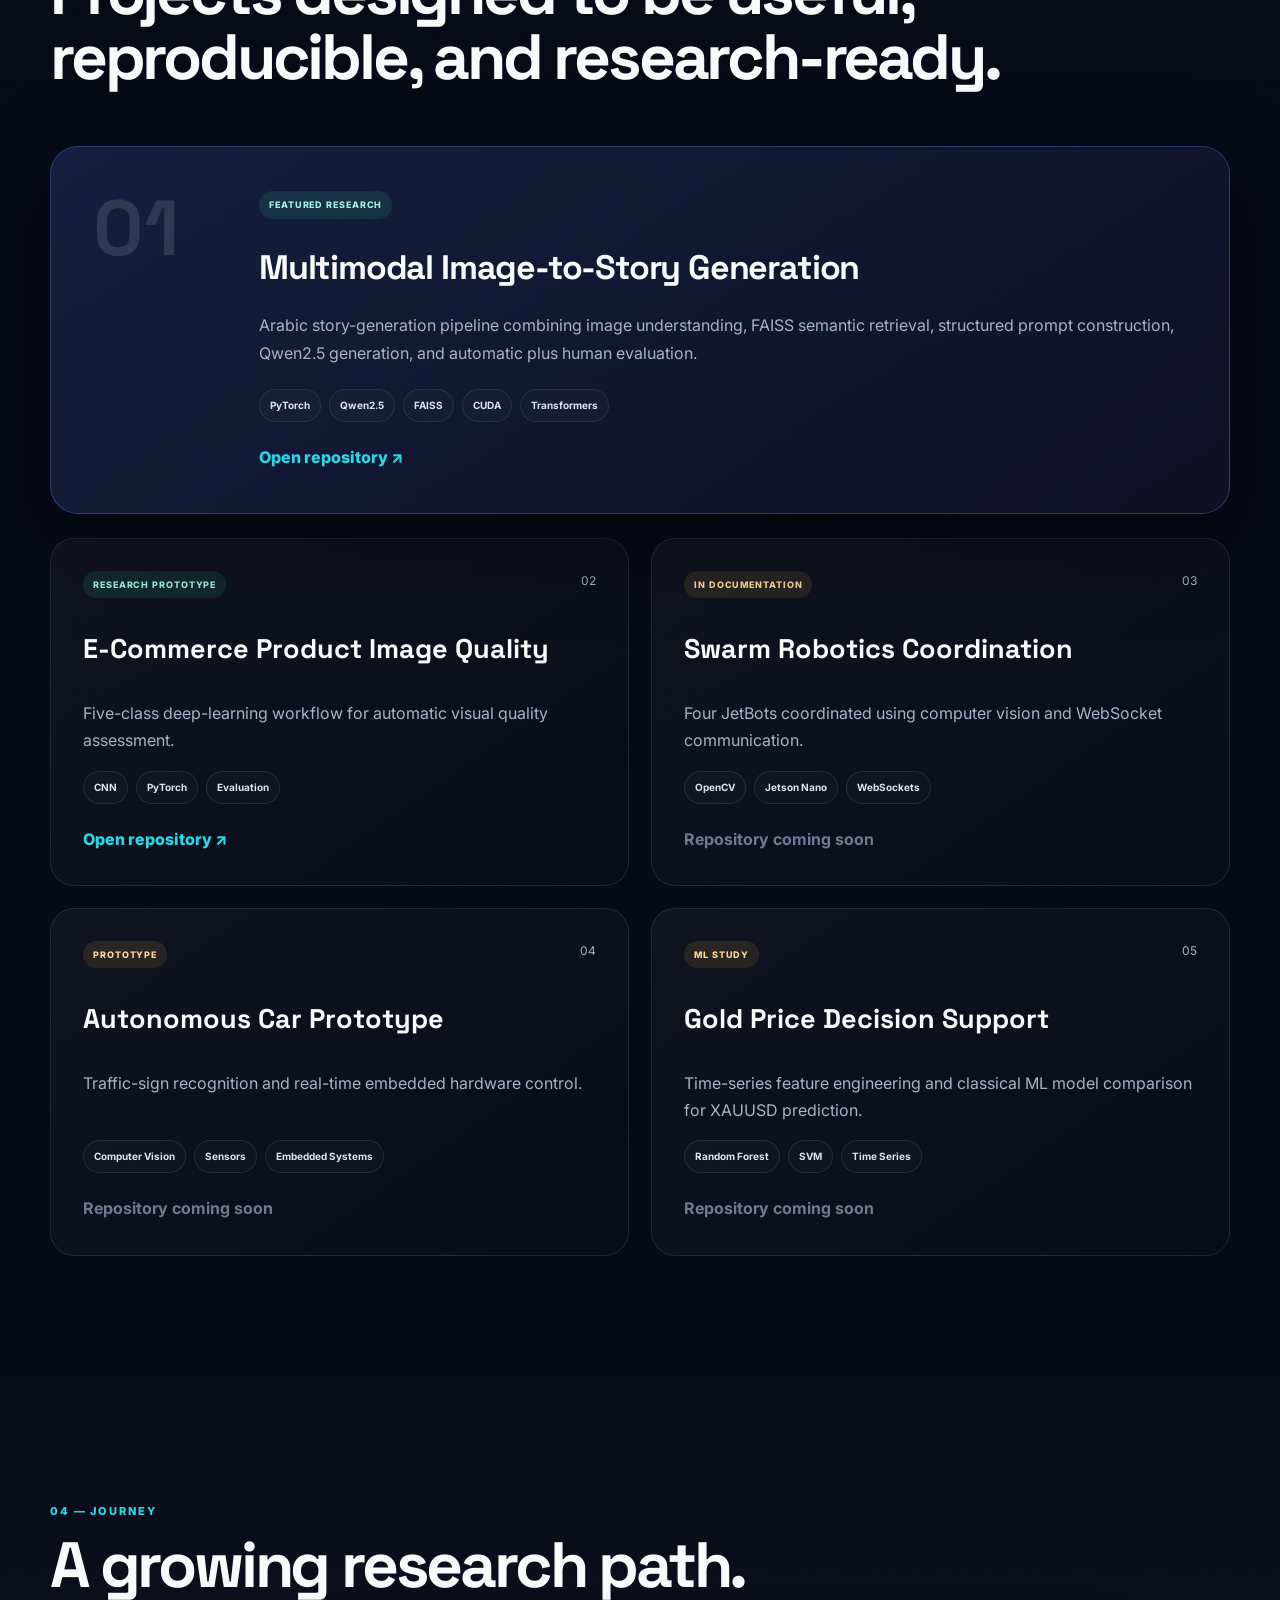
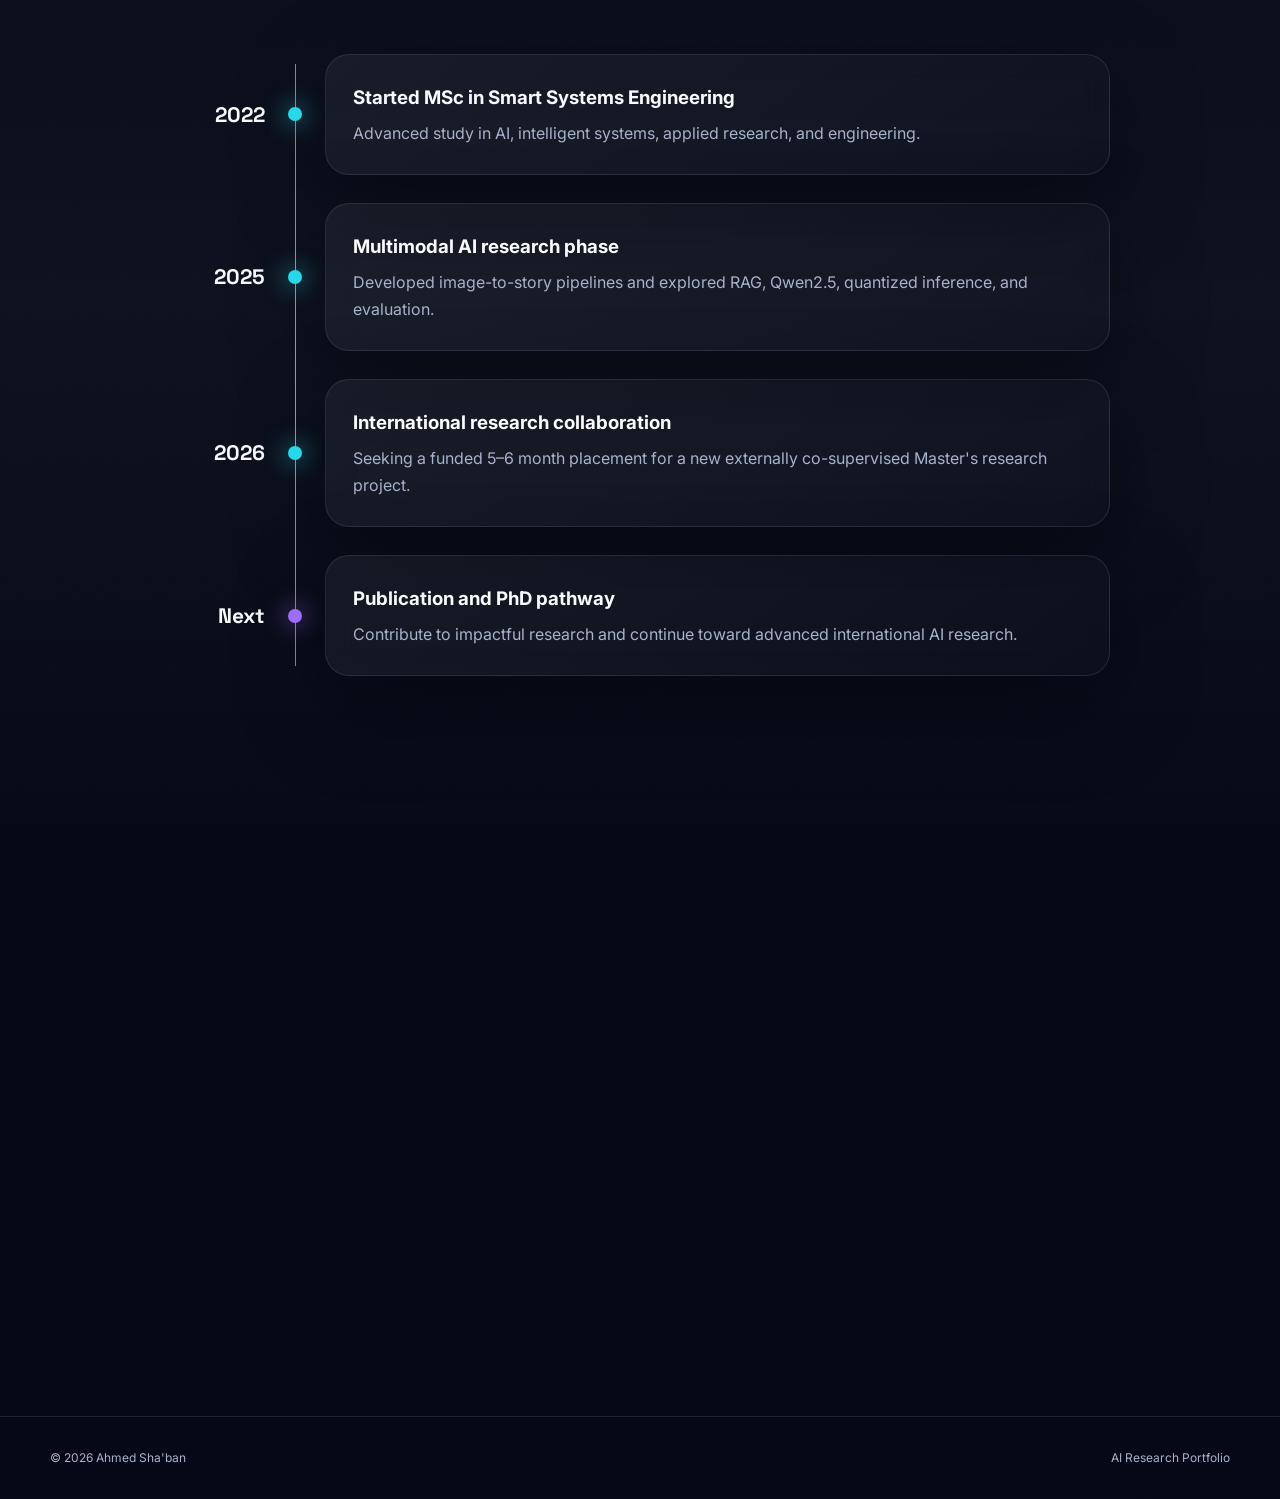
==== commit d7c73751: "Add files via upload" ====
--- a/index.html
+++ b/index.html
@@ -4,7 +4,7 @@
   <meta charset="UTF-8" />
   <meta name="viewport" content="width=device-width, initial-scale=1.0" />
   <meta name="description" content="Ahmed Sha'ban — AI Research Portfolio in Multimodal AI, Computer Vision, Vision-Language Models and RAG." />
-  <meta name="theme-color" content="#070b18" />
+  <meta name="theme-color" content="#050816" />
   <title>Ahmed Sha'ban | AI Research Portfolio</title>
   <link rel="preconnect" href="https://fonts.googleapis.com">
   <link rel="preconnect" href="https://fonts.gstatic.com" crossorigin>
@@ -12,94 +12,109 @@
   <link rel="stylesheet" href="style.css" />
 </head>
 <body>
-  <canvas id="particles" aria-hidden="true"></canvas>
+  <div class="noise"></div>
+  <canvas id="space"></canvas>
+  <div class="mouse-glow" id="mouseGlow"></div>
+
+  <div class="intro" id="intro">
+    <div class="intro-mark">AS<span>.</span></div>
+    <div class="intro-line"></div>
+    <div class="intro-text">AI Research Portfolio</div>
+  </div>
 
   <header class="site-header">
     <nav class="nav container">
-      <a class="brand" href="#home">AS<span>.</span></a>
-      <button class="menu-toggle" id="menuToggle" aria-label="Toggle navigation">☰</button>
+      <a class="brand" href="#home">Ahmed<span>.</span></a>
+      <button class="menu-toggle" id="menuToggle" aria-label="Toggle menu">☰</button>
       <div class="nav-links" id="navLinks">
         <a href="#about">About</a>
         <a href="#research">Research</a>
         <a href="#projects">Projects</a>
-        <a href="#timeline">Journey</a>
+        <a href="#journey">Journey</a>
         <a href="#contact">Contact</a>
       </div>
-      <a class="nav-cta" href="assets/Ahmed_Shaban_CV.pdf" target="_blank">Download CV</a>
+      <a class="nav-cta magnetic" href="assets/Ahmed_Shaban_CV.pdf" target="_blank">Download CV</a>
     </nav>
   </header>
 
   <main>
     <section class="hero section" id="home">
-      <div class="hero-glow glow-one"></div>
-      <div class="hero-glow glow-two"></div>
+      <div class="orb orb-a"></div>
+      <div class="orb orb-b"></div>
+      <div class="grid-overlay"></div>
+
       <div class="container hero-grid">
         <div class="hero-copy reveal">
-          <div class="eyebrow"><span></span> Open to funded research collaboration</div>
+          <div class="eyebrow"><span></span> Available for funded research collaboration</div>
           <h1>Ahmed <span class="gradient-text">Sha'ban</span></h1>
-          <h2>I build <span id="typedText">multimodal AI systems</span><span class="cursor">|</span></h2>
+          <h2>
+            Researching
+            <span class="typed-wrap"><span id="typedText"></span><span class="cursor">|</span></span>
+          </h2>
           <p>
-            Master's student in Smart Systems Engineering working across Computer Vision,
-            Vision-Language Models, Retrieval-Augmented Generation, efficient LLM inference,
-            and intelligent systems.
+            MSc student in Smart Systems Engineering building reliable systems across
+            multimodal AI, computer vision, vision-language models, RAG, efficient LLM inference,
+            and intelligent robotics.
           </p>
+
           <div class="hero-actions">
-            <a class="btn primary" href="#projects">Explore My Research</a>
-            <a class="btn secondary" href="assets/Ahmed_Shaban_CV.pdf" target="_blank">View CV</a>
-          </div>
-          <div class="social-row">
-            <a href="https://github.com/ahmedshaban-ai" target="_blank" rel="noreferrer">GitHub</a>
-            <a href="https://www.linkedin.com/in/ahmed-shaban-a37b14238/" target="_blank" rel="noreferrer">LinkedIn</a>
-            <a href="mailto:s12154757@stu.najah.edu">Email</a>
-          </div>
-        </div>
-
-        <div class="hero-card reveal">
-          <img src="assets/research-banner.png" alt="Ahmed Sha'ban AI Research Portfolio banner" />
-          <div class="hero-card-body">
-            <div>
-              <span class="tiny-label">Current role</span>
-              <strong>MSc Researcher</strong>
-            </div>
-            <div>
-              <span class="tiny-label">Location</span>
-              <strong>Nablus, Palestine</strong>
-            </div>
-            <div>
-              <span class="tiny-label">Availability</span>
-              <strong>5–6 month placement</strong>
-            </div>
-          </div>
-        </div>
-      </div>
-      <a class="scroll-indicator" href="#about" aria-label="Scroll to about section">↓</a>
+            <a class="btn primary magnetic" href="#projects">Explore Research <span>↗</span></a>
+            <a class="btn secondary magnetic" href="assets/Ahmed_Shaban_CV.pdf" target="_blank">View CV</a>
+          </div>
+
+          <div class="hero-meta">
+            <span>📍 Nablus, Palestine</span>
+            <span>🎓 GPA 3.58/4.00</span>
+            <span>🧪 5–6 month availability</span>
+          </div>
+        </div>
+
+        <div class="hero-visual reveal">
+          <div class="visual-frame tilt-card" data-tilt>
+            <img src="assets/research-banner.png" alt="Ahmed Sha'ban AI Research Portfolio" />
+            <div class="visual-shine"></div>
+            <div class="floating-chip chip-1">Multimodal AI</div>
+            <div class="floating-chip chip-2">Computer Vision</div>
+            <div class="floating-chip chip-3">LLMs & RAG</div>
+          </div>
+        </div>
+      </div>
+
+      <a class="scroll-cue" href="#about">
+        <span>Scroll</span>
+        <i></i>
+      </a>
     </section>
 
     <section class="section" id="about">
       <div class="container">
         <div class="section-heading reveal">
-          <span>01 — About</span>
-          <h2>Research with real-world impact.</h2>
-        </div>
+          <span>01 — Profile</span>
+          <h2>Research driven by curiosity, engineering, and impact.</h2>
+        </div>
+
         <div class="about-grid">
-          <article class="glass-card reveal">
-            <h3>Who I am</h3>
+          <article class="glass-card large-card reveal">
+            <div class="card-label">About me</div>
+            <h3>From models to complete intelligent systems.</h3>
             <p>
-              I am completing an MSc in Smart Systems Engineering at An-Najah National University,
-              with all coursework completed and a GPA of 3.58/4.00. My current work combines
-              visual understanding, semantic retrieval, Arabic text generation, GPU inference,
-              and model evaluation.
+              I am completing an MSc in Smart Systems Engineering at An-Najah National University.
+              I have completed all 30 coursework credits and currently work at the Master's research stage.
             </p>
             <p>
-              I am open to a completely new research topic proposed by a host laboratory.
-              My university can appoint an internal academic supervisor and formally support
-              an externally co-supervised Master's research project.
+              My experience spans dataset design, semantic retrieval, Arabic generation,
+              model evaluation, GPU inference, embedded systems, robotics, and practical software engineering.
             </p>
-          </article>
+            <p>
+              I am open to a completely new project proposed by a host laboratory. My university can appoint
+              an internal academic supervisor and formally support an externally co-supervised Master's thesis.
+            </p>
+          </article>
+
           <div class="metric-grid">
             <div class="metric glass-card reveal">
               <strong data-count="100000">0</strong>
-              <span>Images processed</span>
+              <span>real images processed</span>
             </div>
             <div class="metric glass-card reveal">
               <strong data-count="30">0</strong>
@@ -107,7 +122,7 @@
             </div>
             <div class="metric glass-card reveal">
               <strong data-count="5">0</strong>
-              <span>Core research projects</span>
+              <span>featured research projects</span>
             </div>
             <div class="metric glass-card reveal">
               <strong>3.58</strong>
@@ -118,56 +133,59 @@
       </div>
     </section>
 
-    <section class="section alt-section" id="research">
+    <section class="section dark-band" id="research">
       <div class="container">
         <div class="section-heading reveal">
-          <span>02 — Research</span>
-          <h2>Core research directions.</h2>
+          <span>02 — Expertise</span>
+          <h2>Research areas where vision, language, and systems meet.</h2>
         </div>
 
         <div class="research-grid">
           <article class="research-card reveal">
-            <div class="icon">◉</div>
+            <div class="icon-orbit"><span>◉</span></div>
             <h3>Multimodal AI</h3>
-            <p>Systems that connect images, language, retrieval, and generation in one pipeline.</p>
-          </article>
-          <article class="research-card reveal">
-            <div class="icon">⌁</div>
+            <p>Integrated pipelines connecting images, retrieval, structured prompts, and text generation.</p>
+            <div class="mini-progress"><i style="--w:96%"></i></div>
+          </article>
+          <article class="research-card reveal">
+            <div class="icon-orbit"><span>⌁</span></div>
             <h3>Computer Vision</h3>
-            <p>Image understanding, classification, visual reasoning, and real-time perception.</p>
-          </article>
-          <article class="research-card reveal">
-            <div class="icon">✦</div>
+            <p>Image understanding, quality classification, perception, recognition, and real-time visual control.</p>
+            <div class="mini-progress"><i style="--w:94%"></i></div>
+          </article>
+          <article class="research-card reveal">
+            <div class="icon-orbit"><span>✦</span></div>
             <h3>Vision-Language Models</h3>
-            <p>Reliable interaction between visual inputs and large language models.</p>
-          </article>
-          <article class="research-card reveal">
-            <div class="icon">↯</div>
-            <h3>RAG & Efficient LLMs</h3>
-            <p>FAISS retrieval, prompt construction, quantization, LoRA/QLoRA, and GPU inference.</p>
-          </article>
-          <article class="research-card reveal">
-            <div class="icon">✓</div>
+            <p>Reliable visual-language interaction, grounding, generation, and multimodal evaluation.</p>
+            <div class="mini-progress"><i style="--w:92%"></i></div>
+          </article>
+          <article class="research-card reveal">
+            <div class="icon-orbit"><span>↯</span></div>
+            <h3>RAG & LLMs</h3>
+            <p>FAISS retrieval, context construction, quantization, LoRA/QLoRA, and efficient inference.</p>
+            <div class="mini-progress"><i style="--w:95%"></i></div>
+          </article>
+          <article class="research-card reveal">
+            <div class="icon-orbit"><span>✓</span></div>
             <h3>Trustworthy AI</h3>
-            <p>Robustness, model evaluation, human assessment, and responsible deployment.</p>
-          </article>
-          <article class="research-card reveal">
-            <div class="icon">⌘</div>
-            <h3>Intelligent Systems</h3>
-            <p>Robotics, IoT, Jetson Nano, sensors, and hardware-software integration.</p>
-          </article>
-        </div>
-
-        <div class="skills-panel glass-card reveal">
-          <div class="skills-copy">
-            <span class="tiny-label">Technical stack</span>
-            <h3>From models to deployed systems.</h3>
-          </div>
-          <div class="skill-tags">
+            <p>Evaluation, robustness, human assessment, and responsible deployment of intelligent models.</p>
+            <div class="mini-progress"><i style="--w:84%"></i></div>
+          </article>
+          <article class="research-card reveal">
+            <div class="icon-orbit"><span>⌘</span></div>
+            <h3>Robotics & Systems</h3>
+            <p>Jetson Nano, sensors, WebSockets, embedded control, IoT, and hardware-software integration.</p>
+            <div class="mini-progress"><i style="--w:80%"></i></div>
+          </article>
+        </div>
+
+        <div class="stack-marquee reveal">
+          <div class="marquee-track">
             <span>Python</span><span>PyTorch</span><span>Transformers</span><span>OpenCV</span>
             <span>Qwen2.5</span><span>FAISS</span><span>CUDA</span><span>GGUF</span>
             <span>LoRA</span><span>QLoRA</span><span>scikit-learn</span><span>Jetson Nano</span>
-            <span>C++</span><span>C#</span><span>SQL</span><span>Linux</span>
+            <span>Python</span><span>PyTorch</span><span>Transformers</span><span>OpenCV</span>
+            <span>Qwen2.5</span><span>FAISS</span><span>CUDA</span><span>GGUF</span>
           </div>
         </div>
       </div>
@@ -176,120 +194,102 @@
     <section class="section" id="projects">
       <div class="container">
         <div class="section-heading reveal">
-          <span>03 — Projects</span>
-          <h2>Selected research and engineering work.</h2>
-        </div>
-
-        <div class="projects-grid">
-          <article class="project-card featured reveal">
-            <div class="project-top">
-              <span class="status complete">Featured research</span>
-              <span>01</span>
-            </div>
-            <h3>Multimodal Image-to-Story Generation</h3>
-            <p>
-              Arabic multimodal pipeline combining image understanding, FAISS retrieval,
-              prompt construction, and Qwen2.5 generation for single and sequential images.
-            </p>
-            <div class="tech-line">PyTorch · Qwen2.5 · FAISS · Transformers · CUDA</div>
-            <a href="https://github.com/ahmedshaban-ai/multimodal-image-to-story-generation" target="_blank">View repository ↗</a>
-          </article>
-
-          <article class="project-card reveal">
-            <div class="project-top">
-              <span class="status complete">Completed prototype</span>
-              <span>02</span>
-            </div>
-            <h3>E-Commerce Product Image Quality</h3>
-            <p>Five-class deep-learning image-quality classification with reusable training and evaluation code.</p>
-            <div class="tech-line">CNN · PyTorch · Torchvision · scikit-learn</div>
-            <a href="https://github.com/ahmedshaban-ai/deep-learning-image-quality" target="_blank">View repository ↗</a>
-          </article>
-
-          <article class="project-card reveal">
-            <div class="project-top">
-              <span class="status progress">Documentation in progress</span>
-              <span>03</span>
-            </div>
-            <h3>Swarm Robotics Coordination</h3>
-            <p>Four JetBots coordinated through computer vision and WebSocket-based leader communication.</p>
-            <div class="tech-line">Python · OpenCV · Jetson Nano · WebSockets</div>
-            <span class="muted-link">Repository coming soon</span>
-          </article>
-
-          <article class="project-card reveal">
-            <div class="project-top">
-              <span class="status progress">Prototype</span>
-              <span>04</span>
-            </div>
-            <h3>Autonomous Car Prototype</h3>
-            <p>Traffic-sign recognition, sensors, embedded decision logic, and real-time hardware control.</p>
-            <div class="tech-line">OpenCV · Computer Vision · Sensors · Embedded Systems</div>
-            <span class="muted-link">Repository coming soon</span>
-          </article>
-
-          <article class="project-card reveal">
-            <div class="project-top">
-              <span class="status progress">Machine learning study</span>
-              <span>05</span>
-            </div>
-            <h3>Gold Price Decision Support</h3>
-            <p>Time-series feature engineering and comparison of classical ML models for XAUUSD prediction.</p>
-            <div class="tech-line">Python · Random Forest · SVM · Logistic Regression</div>
-            <span class="muted-link">Repository coming soon</span>
-          </article>
-
-          <article class="project-card portfolio-card reveal">
-            <div class="project-top">
-              <span class="status complete">Portfolio</span>
-              <span>↗</span>
-            </div>
-            <h3>Research Portfolio Repository</h3>
-            <p>Academic CV, detailed research interests, availability, and an overview of current projects.</p>
-            <div class="tech-line">Research profile · CV · Project documentation</div>
-            <a href="https://github.com/ahmedshaban-ai/research-portfolio" target="_blank">Open portfolio ↗</a>
-          </article>
-        </div>
-      </div>
-    </section>
-
-    <section class="section alt-section" id="timeline">
+          <span>03 — Selected Work</span>
+          <h2>Projects designed to be useful, reproducible, and research-ready.</h2>
+        </div>
+
+        <div class="project-showcase">
+          <article class="project-spotlight reveal tilt-card" data-tilt>
+            <div class="project-number">01</div>
+            <div>
+              <span class="status live">Featured Research</span>
+              <h3>Multimodal Image-to-Story Generation</h3>
+              <p>
+                Arabic story-generation pipeline combining image understanding, FAISS semantic retrieval,
+                structured prompt construction, Qwen2.5 generation, and automatic plus human evaluation.
+              </p>
+              <div class="chips">
+                <span>PyTorch</span><span>Qwen2.5</span><span>FAISS</span><span>CUDA</span><span>Transformers</span>
+              </div>
+              <a href="https://github.com/ahmedshaban-ai/multimodal-image-to-story-generation" target="_blank">Open repository ↗</a>
+            </div>
+          </article>
+
+          <div class="projects-grid">
+            <article class="project-card reveal">
+              <div class="project-top"><span class="status live">Research Prototype</span><span>02</span></div>
+              <h3>E-Commerce Product Image Quality</h3>
+              <p>Five-class deep-learning workflow for automatic visual quality assessment.</p>
+              <div class="chips"><span>CNN</span><span>PyTorch</span><span>Evaluation</span></div>
+              <a href="https://github.com/ahmedshaban-ai/deep-learning-image-quality" target="_blank">Open repository ↗</a>
+            </article>
+
+            <article class="project-card reveal">
+              <div class="project-top"><span class="status build">In Documentation</span><span>03</span></div>
+              <h3>Swarm Robotics Coordination</h3>
+              <p>Four JetBots coordinated using computer vision and WebSocket communication.</p>
+              <div class="chips"><span>OpenCV</span><span>Jetson Nano</span><span>WebSockets</span></div>
+              <span class="muted">Repository coming soon</span>
+            </article>
+
+            <article class="project-card reveal">
+              <div class="project-top"><span class="status build">Prototype</span><span>04</span></div>
+              <h3>Autonomous Car Prototype</h3>
+              <p>Traffic-sign recognition and real-time embedded hardware control.</p>
+              <div class="chips"><span>Computer Vision</span><span>Sensors</span><span>Embedded Systems</span></div>
+              <span class="muted">Repository coming soon</span>
+            </article>
+
+            <article class="project-card reveal">
+              <div class="project-top"><span class="status build">ML Study</span><span>05</span></div>
+              <h3>Gold Price Decision Support</h3>
+              <p>Time-series feature engineering and classical ML model comparison for XAUUSD prediction.</p>
+              <div class="chips"><span>Random Forest</span><span>SVM</span><span>Time Series</span></div>
+              <span class="muted">Repository coming soon</span>
+            </article>
+          </div>
+        </div>
+      </div>
+    </section>
+
+    <section class="section dark-band" id="journey">
       <div class="container">
         <div class="section-heading reveal">
           <span>04 — Journey</span>
-          <h2>Research timeline.</h2>
-        </div>
+          <h2>A growing research path.</h2>
+        </div>
+
         <div class="timeline">
           <div class="timeline-item reveal">
-            <div class="timeline-dot"></div>
             <div class="timeline-year">2022</div>
-            <div class="timeline-content glass-card">
+            <div class="timeline-node"></div>
+            <div class="timeline-card glass-card">
               <h3>Started MSc in Smart Systems Engineering</h3>
-              <p>Advanced coursework in intelligent systems, AI, and applied research.</p>
+              <p>Advanced study in AI, intelligent systems, applied research, and engineering.</p>
             </div>
           </div>
           <div class="timeline-item reveal">
-            <div class="timeline-dot"></div>
             <div class="timeline-year">2025</div>
-            <div class="timeline-content glass-card">
-              <h3>Multimodal research phase</h3>
-              <p>Built image-to-story pipelines, explored RAG, Qwen2.5, quantized models, and evaluation workflows.</p>
+            <div class="timeline-node"></div>
+            <div class="timeline-card glass-card">
+              <h3>Multimodal AI research phase</h3>
+              <p>Developed image-to-story pipelines and explored RAG, Qwen2.5, quantized inference, and evaluation.</p>
             </div>
           </div>
           <div class="timeline-item reveal">
-            <div class="timeline-dot"></div>
             <div class="timeline-year">2026</div>
-            <div class="timeline-content glass-card">
+            <div class="timeline-node"></div>
+            <div class="timeline-card glass-card">
               <h3>International research collaboration</h3>
               <p>Seeking a funded 5–6 month placement for a new externally co-supervised Master's research project.</p>
             </div>
           </div>
           <div class="timeline-item reveal">
-            <div class="timeline-dot future"></div>
             <div class="timeline-year">Next</div>
-            <div class="timeline-content glass-card">
-              <h3>Research publication and PhD pathway</h3>
-              <p>Contribute to impactful AI research and continue toward advanced international research.</p>
+            <div class="timeline-node future"></div>
+            <div class="timeline-card glass-card">
+              <h3>Publication and PhD pathway</h3>
+              <p>Contribute to impactful research and continue toward advanced international AI research.</p>
             </div>
           </div>
         </div>
@@ -297,20 +297,24 @@
     </section>
 
     <section class="section contact-section" id="contact">
-      <div class="container contact-card glass-card reveal">
-        <div>
-          <span class="eyebrow"><span></span> Let’s collaborate</span>
-          <h2>Building reliable AI systems together.</h2>
-          <p>
-            I am available for funded research internships, visiting research positions,
-            research assistant roles, and externally co-supervised Master's thesis projects.
-          </p>
-        </div>
-        <div class="contact-actions">
-          <a class="btn primary" href="mailto:s12154757@stu.najah.edu">Send Email</a>
-          <a class="btn secondary" href="assets/Ahmed_Shaban_CV.pdf" target="_blank">Download CV</a>
-          <a class="text-link" href="https://github.com/ahmedshaban-ai" target="_blank">GitHub ↗</a>
-          <a class="text-link" href="https://www.linkedin.com/in/ahmed-shaban-a37b14238/" target="_blank">LinkedIn ↗</a>
+      <div class="container">
+        <div class="contact-panel reveal">
+          <div class="contact-copy">
+            <span class="eyebrow"><span></span> Open for collaboration</span>
+            <h2>Let’s build meaningful AI systems together.</h2>
+            <p>
+              Available for funded research internships, visiting research positions,
+              research assistant roles, and externally co-supervised Master's thesis projects.
+            </p>
+          </div>
+          <div class="contact-actions">
+            <a class="btn primary magnetic" href="mailto:s12154757@stu.najah.edu">Send Email</a>
+            <a class="btn secondary magnetic" href="assets/Ahmed_Shaban_CV.pdf" target="_blank">Download CV</a>
+            <div class="contact-links">
+              <a href="https://github.com/ahmedshaban-ai" target="_blank">GitHub ↗</a>
+              <a href="https://www.linkedin.com/in/ahmed-shaban-a37b14238/" target="_blank">LinkedIn ↗</a>
+            </div>
+          </div>
         </div>
       </div>
     </section>
--- a/style.css
+++ b/style.css
@@ -1,201 +1,207 @@
-:root {
-  --bg: #070b18;
-  --bg-soft: #0d1326;
-  --card: rgba(16, 24, 48, .68);
-  --border: rgba(148, 163, 184, .16);
-  --text: #f8fafc;
-  --muted: #a8b2c7;
-  --blue: #5b8cff;
-  --cyan: #25d9e9;
-  --violet: #9b6cff;
-  --green: #2dd4bf;
-  --shadow: 0 24px 70px rgba(0, 0, 0, .32);
-}
-
-* { box-sizing: border-box; }
-html { scroll-behavior: smooth; }
-body {
-  margin: 0;
+:root{
+  --bg:#050816;
+  --bg2:#090f23;
+  --surface:rgba(12,20,42,.68);
+  --surface2:rgba(255,255,255,.035);
+  --line:rgba(148,163,184,.16);
+  --text:#f8fafc;
+  --muted:#a7b3cb;
+  --blue:#5b8cff;
+  --cyan:#26d9e8;
+  --violet:#9e6cff;
+  --green:#31e0b8;
+  --amber:#f5b942;
+  --shadow:0 30px 90px rgba(0,0,0,.38);
+}
+*{box-sizing:border-box}
+html{scroll-behavior:smooth}
+body{
+  margin:0;
+  color:var(--text);
   background:
-    radial-gradient(circle at 20% 10%, rgba(91, 140, 255, .12), transparent 28%),
-    radial-gradient(circle at 85% 25%, rgba(155, 108, 255, .11), transparent 24%),
-    var(--bg);
-  color: var(--text);
-  font-family: Inter, system-ui, sans-serif;
-  line-height: 1.7;
-  overflow-x: hidden;
-}
-a { color: inherit; text-decoration: none; }
-img { max-width: 100%; display: block; }
-canvas#particles { position: fixed; inset: 0; width: 100%; height: 100%; z-index: -1; opacity: .55; }
-.container { width: min(1160px, calc(100% - 40px)); margin: 0 auto; }
-.section { position: relative; padding: 110px 0; }
-.alt-section { background: linear-gradient(180deg, rgba(255,255,255,.015), rgba(255,255,255,.035), rgba(255,255,255,.01)); }
-
-.site-header {
-  position: fixed; inset: 0 0 auto 0; z-index: 1000;
-  background: rgba(7, 11, 24, .72);
-  backdrop-filter: blur(18px);
-  border-bottom: 1px solid rgba(255,255,255,.06);
-}
-.nav { min-height: 72px; display: flex; align-items: center; gap: 28px; }
-.brand {
-  font-family: "Space Grotesk", sans-serif;
-  font-weight: 800; font-size: 25px; letter-spacing: -.04em;
-}
-.brand span { color: var(--cyan); }
-.nav-links { margin-left: auto; display: flex; gap: 26px; }
-.nav-links a { color: var(--muted); font-size: 14px; font-weight: 600; transition: .25s; }
-.nav-links a:hover { color: white; }
-.nav-cta {
-  border: 1px solid rgba(91,140,255,.55); color: white; padding: 10px 16px;
-  border-radius: 12px; font-size: 13px; font-weight: 700;
-}
-.menu-toggle { display: none; margin-left: auto; background: none; color: white; border: 0; font-size: 25px; }
-
-.hero { min-height: 100vh; padding-top: 150px; display: grid; place-items: center; }
-.hero-grid { display: grid; grid-template-columns: 1.1fr .9fr; gap: 60px; align-items: center; }
-.hero-copy h1 {
-  font-family: "Space Grotesk", sans-serif; font-size: clamp(60px, 8vw, 110px);
-  line-height: .95; letter-spacing: -.065em; margin: 18px 0 20px;
-}
-.gradient-text {
-  background: linear-gradient(90deg, #fff, var(--cyan), var(--violet));
-  -webkit-background-clip: text; background-clip: text; color: transparent;
-}
-.hero-copy h2 { font-size: clamp(22px, 3vw, 34px); margin: 0 0 18px; min-height: 54px; }
-.hero-copy p { max-width: 680px; color: var(--muted); font-size: 18px; }
-.cursor { color: var(--cyan); animation: blink .75s infinite; }
-@keyframes blink { 50% { opacity: 0; } }
-.eyebrow { display: inline-flex; gap: 10px; align-items: center; font-size: 12px; text-transform: uppercase; letter-spacing: .14em; color: #c5d2ec; font-weight: 800; }
-.eyebrow span { width: 9px; height: 9px; border-radius: 50%; background: var(--green); box-shadow: 0 0 18px var(--green); }
-.hero-actions { display: flex; gap: 14px; flex-wrap: wrap; margin: 32px 0 25px; }
-.btn {
-  display: inline-flex; align-items: center; justify-content: center;
-  min-height: 50px; padding: 0 22px; border-radius: 14px; font-weight: 800; transition: .25s;
-}
-.btn:hover { transform: translateY(-3px); }
-.btn.primary { background: linear-gradient(135deg, var(--blue), var(--violet)); box-shadow: 0 16px 40px rgba(91,140,255,.24); }
-.btn.secondary { border: 1px solid var(--border); background: rgba(255,255,255,.035); }
-.social-row { display: flex; gap: 22px; color: var(--muted); font-size: 14px; font-weight: 700; }
-.social-row a:hover { color: var(--cyan); }
-.hero-card {
-  border: 1px solid var(--border); border-radius: 24px; overflow: hidden;
-  background: var(--card); box-shadow: var(--shadow); transform: perspective(1000px) rotateY(-4deg) rotateX(2deg);
-}
-.hero-card img { aspect-ratio: 16/9; object-fit: cover; }
-.hero-card-body { display: grid; grid-template-columns: repeat(3,1fr); gap: 14px; padding: 20px; }
-.tiny-label { display: block; color: var(--muted); text-transform: uppercase; letter-spacing: .12em; font-size: 9px; margin-bottom: 4px; }
-.hero-card strong { font-size: 12px; }
-.hero-glow { position: absolute; filter: blur(90px); border-radius: 50%; pointer-events: none; }
-.glow-one { width: 320px; height: 320px; background: rgba(37,217,233,.12); left: -120px; top: 20%; }
-.glow-two { width: 380px; height: 380px; background: rgba(155,108,255,.11); right: -140px; bottom: 5%; }
-.scroll-indicator { position: absolute; bottom: 25px; left: 50%; color: var(--muted); animation: bounce 1.8s infinite; }
-@keyframes bounce { 50% { transform: translateY(9px); } }
-
-.section-heading { margin-bottom: 50px; }
-.section-heading span { color: var(--cyan); text-transform: uppercase; letter-spacing: .16em; font-size: 11px; font-weight: 800; }
-.section-heading h2 {
-  font-family: "Space Grotesk", sans-serif;
-  margin: 10px 0 0; font-size: clamp(38px, 5vw, 65px); letter-spacing: -.045em; line-height: 1.05;
-}
-.glass-card {
-  background: linear-gradient(145deg, rgba(255,255,255,.055), rgba(255,255,255,.018));
-  border: 1px solid var(--border); border-radius: 22px; box-shadow: var(--shadow); backdrop-filter: blur(12px);
-}
-.about-grid { display: grid; grid-template-columns: 1fr 1fr; gap: 28px; }
-.about-grid > article { padding: 38px; }
-.about-grid h3 { font-size: 26px; margin-top: 0; }
-.about-grid p { color: var(--muted); }
-.metric-grid { display: grid; grid-template-columns: repeat(2, 1fr); gap: 18px; }
-.metric { padding: 28px; min-height: 150px; display: flex; flex-direction: column; justify-content: center; }
-.metric strong { font-family: "Space Grotesk"; font-size: 35px; color: white; }
-.metric span { color: var(--muted); font-size: 13px; }
-
-.research-grid { display: grid; grid-template-columns: repeat(3,1fr); gap: 20px; }
-.research-card {
-  min-height: 235px; padding: 30px; border-radius: 22px;
-  border: 1px solid var(--border); background: rgba(255,255,255,.025); transition: .28s;
-}
-.research-card:hover { transform: translateY(-8px); border-color: rgba(91,140,255,.45); background: rgba(91,140,255,.055); }
-.research-card .icon { font-size: 30px; color: var(--cyan); }
-.research-card h3 { margin: 20px 0 10px; font-size: 20px; }
-.research-card p { color: var(--muted); margin: 0; font-size: 14px; }
-.skills-panel { margin-top: 28px; padding: 34px; display: grid; grid-template-columns: .7fr 1.3fr; gap: 30px; align-items: center; }
-.skills-copy h3 { font-size: 28px; margin: 8px 0; }
-.skill-tags { display: flex; gap: 10px; flex-wrap: wrap; }
-.skill-tags span {
-  border: 1px solid var(--border); border-radius: 999px; padding: 8px 13px;
-  color: #d9e2f3; background: rgba(255,255,255,.025); font-size: 12px; font-weight: 700;
-}
-
-.projects-grid { display: grid; grid-template-columns: repeat(2,1fr); gap: 22px; }
-.project-card {
-  min-height: 310px; padding: 34px; border-radius: 24px;
-  border: 1px solid var(--border); background: linear-gradient(150deg, rgba(255,255,255,.045), rgba(255,255,255,.012));
-  display: flex; flex-direction: column; transition: .28s;
-}
-.project-card:hover { transform: translateY(-7px); border-color: rgba(37,217,233,.38); }
-.project-card.featured { background: linear-gradient(145deg, rgba(91,140,255,.16), rgba(155,108,255,.055)); }
-.project-card.portfolio-card { background: linear-gradient(145deg, rgba(45,212,191,.12), rgba(255,255,255,.02)); }
-.project-top { display: flex; justify-content: space-between; align-items: center; color: var(--muted); font-size: 12px; }
-.status { border-radius: 999px; padding: 6px 10px; font-size: 10px; text-transform: uppercase; letter-spacing: .08em; font-weight: 800; }
-.status.complete { color: #9ff3df; background: rgba(45,212,191,.1); }
-.status.progress { color: #ffd79c; background: rgba(251,191,36,.1); }
-.project-card h3 { font-family: "Space Grotesk"; font-size: 27px; margin: 30px 0 14px; letter-spacing: -.02em; }
-.project-card p { color: var(--muted); }
-.tech-line { margin-top: auto; color: #cfd8ea; font-size: 12px; padding: 18px 0; }
-.project-card a { color: var(--cyan); font-weight: 800; }
-.muted-link { color: #6f7a91; font-weight: 700; }
-
-.timeline { position: relative; max-width: 900px; margin: 0 auto; }
-.timeline::before { content: ""; position: absolute; left: 124px; top: 10px; bottom: 10px; width: 1px; background: linear-gradient(var(--blue), var(--cyan), var(--violet)); }
-.timeline-item { display: grid; grid-template-columns: 95px 30px 1fr; gap: 15px; margin-bottom: 26px; align-items: center; }
-.timeline-dot { width: 13px; height: 13px; border-radius: 50%; background: var(--cyan); box-shadow: 0 0 22px var(--cyan); z-index: 1; justify-self: center; }
-.timeline-dot.future { background: var(--violet); box-shadow: 0 0 22px var(--violet); }
-.timeline-year { font-family: "Space Grotesk"; font-size: 20px; font-weight: 800; text-align: right; color: white; }
-.timeline-content { padding: 26px; }
-.timeline-content h3 { margin: 0 0 6px; }
-.timeline-content p { margin: 0; color: var(--muted); }
-
-.contact-section { padding-bottom: 90px; }
-.contact-card { padding: 48px; display: grid; grid-template-columns: 1.3fr .7fr; gap: 40px; align-items: center; }
-.contact-card h2 { font-family: "Space Grotesk"; font-size: clamp(34px, 5vw, 60px); line-height: 1; letter-spacing: -.045em; margin: 18px 0; }
-.contact-card p { color: var(--muted); max-width: 720px; }
-.contact-actions { display: grid; gap: 12px; }
-.text-link { padding: 8px 2px; color: var(--muted); font-weight: 700; }
-.text-link:hover { color: var(--cyan); }
-
-footer { border-top: 1px solid var(--border); color: var(--muted); font-size: 12px; }
-.footer-inner { min-height: 80px; display: flex; justify-content: space-between; align-items: center; }
-.to-top {
-  position: fixed; right: 22px; bottom: 22px; width: 44px; height: 44px; border-radius: 14px;
-  border: 1px solid var(--border); background: rgba(13,19,38,.88); color: white; display: none; cursor: pointer;
-}
-.to-top.show { display: block; }
-.reveal { opacity: 0; transform: translateY(25px); transition: opacity .7s ease, transform .7s ease; }
-.reveal.visible { opacity: 1; transform: translateY(0); }
-
-@media (max-width: 920px) {
-  .nav-links { display: none; position: absolute; top: 72px; left: 20px; right: 20px; padding: 20px; border-radius: 18px; background: #0d1326; border: 1px solid var(--border); flex-direction: column; }
-  .nav-links.open { display: flex; }
-  .menu-toggle { display: block; }
-  .nav-cta { display: none; }
-  .hero-grid, .about-grid, .contact-card, .skills-panel { grid-template-columns: 1fr; }
-  .hero-card { transform: none; }
-  .research-grid { grid-template-columns: repeat(2,1fr); }
-  .projects-grid { grid-template-columns: 1fr; }
-}
-@media (max-width: 620px) {
-  .section { padding: 80px 0; }
-  .hero { padding-top: 115px; }
-  .hero-copy h1 { font-size: 58px; }
-  .research-grid, .metric-grid { grid-template-columns: 1fr; }
-  .hero-card-body { grid-template-columns: 1fr; }
-  .timeline::before { left: 16px; }
-  .timeline-item { grid-template-columns: 32px 1fr; }
-  .timeline-year { grid-column: 2; grid-row: 1; text-align: left; font-size: 15px; }
-  .timeline-dot { grid-column: 1; grid-row: 1 / span 2; }
-  .timeline-content { grid-column: 2; }
-  .footer-inner { flex-direction: column; justify-content: center; gap: 4px; }
-}
+    radial-gradient(circle at 12% 12%,rgba(91,140,255,.13),transparent 28%),
+    radial-gradient(circle at 86% 18%,rgba(158,108,255,.10),transparent 26%),
+    linear-gradient(180deg,#050816,#070b18 45%,#050816);
+  font-family:Inter,system-ui,sans-serif;
+  line-height:1.7;
+  overflow-x:hidden;
+}
+a{color:inherit;text-decoration:none}
+img{display:block;max-width:100%}
+button{font:inherit}
+.container{width:min(1180px,calc(100% - 40px));margin:auto}
+.section{position:relative;padding:120px 0}
+.dark-band{background:linear-gradient(180deg,rgba(255,255,255,.012),rgba(255,255,255,.04),rgba(255,255,255,.012))}
+.noise{
+  position:fixed;inset:0;pointer-events:none;z-index:9998;opacity:.04;
+  background-image:url("data:image/svg+xml,%3Csvg viewBox='0 0 180 180' xmlns='http://www.w3.org/2000/svg'%3E%3Cfilter id='n'%3E%3CfeTurbulence type='fractalNoise' baseFrequency='.9' numOctaves='4' stitchTiles='stitch'/%3E%3C/filter%3E%3Crect width='100%25' height='100%25' filter='url(%23n)' opacity='.4'/%3E%3C/svg%3E")
+}
+#space{position:fixed;inset:0;width:100%;height:100%;z-index:-2;opacity:.68}
+.mouse-glow{
+  width:420px;height:420px;border-radius:50%;position:fixed;z-index:-1;pointer-events:none;
+  background:radial-gradient(circle,rgba(77,133,255,.16),rgba(77,133,255,0) 68%);
+  transform:translate(-50%,-50%);transition:opacity .2s
+}
+.intro{
+  position:fixed;inset:0;background:#050816;z-index:9999;display:grid;place-items:center;
+  align-content:center;gap:18px;transition:opacity .7s ease,visibility .7s ease
+}
+.intro.hide{opacity:0;visibility:hidden}
+.intro-mark{font-family:"Space Grotesk";font-size:74px;font-weight:800;letter-spacing:-.08em}
+.intro-mark span{color:var(--cyan)}
+.intro-line{width:0;height:2px;background:linear-gradient(90deg,var(--blue),var(--cyan),var(--violet));animation:introLine 1.1s ease forwards}
+.intro-text{text-transform:uppercase;letter-spacing:.3em;font-size:11px;color:var(--muted);opacity:0;animation:introText .5s .7s forwards}
+@keyframes introLine{to{width:190px}}
+@keyframes introText{to{opacity:1}}
+
+.site-header{
+  position:fixed;inset:0 0 auto;z-index:1000;background:rgba(5,8,22,.68);
+  border-bottom:1px solid rgba(255,255,255,.06);backdrop-filter:blur(18px)
+}
+.nav{min-height:74px;display:flex;align-items:center;gap:28px}
+.brand{font-family:"Space Grotesk";font-weight:800;font-size:23px;letter-spacing:-.04em}
+.brand span{color:var(--cyan)}
+.nav-links{margin-left:auto;display:flex;gap:26px}
+.nav-links a{color:var(--muted);font-size:13px;font-weight:700;transition:.25s}
+.nav-links a:hover{color:white}
+.nav-cta{border:1px solid rgba(91,140,255,.5);padding:10px 16px;border-radius:12px;font-size:12px;font-weight:800}
+.menu-toggle{display:none;margin-left:auto;border:0;background:none;color:white;font-size:25px}
+
+.hero{min-height:100vh;padding-top:150px;display:grid;place-items:center}
+.hero-grid{display:grid;grid-template-columns:1.06fr .94fr;gap:72px;align-items:center}
+.hero-copy h1{font-family:"Space Grotesk";font-size:clamp(60px,8vw,112px);line-height:.91;letter-spacing:-.07em;margin:20px 0 26px}
+.gradient-text{background:linear-gradient(100deg,#fff,var(--cyan),var(--violet));-webkit-background-clip:text;background-clip:text;color:transparent}
+.hero-copy h2{font-size:clamp(22px,3vw,35px);margin:0 0 20px;min-height:58px}
+.typed-wrap{display:inline-block;color:#cbd9ff}
+.cursor{color:var(--cyan);animation:blink .72s infinite}
+@keyframes blink{50%{opacity:0}}
+.hero-copy p{max-width:700px;color:var(--muted);font-size:18px}
+.eyebrow{display:inline-flex;align-items:center;gap:10px;text-transform:uppercase;letter-spacing:.14em;font-size:11px;font-weight:800;color:#c9d6ec}
+.eyebrow span{width:9px;height:9px;border-radius:50%;background:var(--green);box-shadow:0 0 18px var(--green)}
+.hero-actions{display:flex;gap:14px;flex-wrap:wrap;margin:34px 0 24px}
+.btn{min-height:52px;padding:0 23px;border-radius:15px;display:inline-flex;align-items:center;justify-content:center;gap:12px;font-weight:800;transition:.25s}
+.btn.primary{background:linear-gradient(135deg,var(--blue),var(--violet));box-shadow:0 18px 44px rgba(91,140,255,.25)}
+.btn.secondary{background:rgba(255,255,255,.035);border:1px solid var(--line)}
+.btn:hover{transform:translateY(-4px)}
+.hero-meta{display:flex;gap:20px;flex-wrap:wrap;color:var(--muted);font-size:12px;font-weight:700}
+.hero-visual{perspective:1100px}
+.visual-frame{position:relative;border-radius:28px;overflow:hidden;background:var(--surface);border:1px solid var(--line);box-shadow:var(--shadow);transform-style:preserve-3d;transition:transform .12s ease-out}
+.visual-frame img{aspect-ratio:16/9;object-fit:cover}
+.visual-shine{position:absolute;inset:0;background:linear-gradient(115deg,transparent 20%,rgba(255,255,255,.14),transparent 55%);transform:translateX(-120%);animation:shine 5s infinite}
+@keyframes shine{55%,100%{transform:translateX(130%)}}
+.floating-chip{position:absolute;padding:9px 13px;border-radius:999px;background:rgba(5,8,22,.76);border:1px solid rgba(255,255,255,.15);backdrop-filter:blur(12px);font-size:11px;font-weight:800;box-shadow:0 10px 35px rgba(0,0,0,.3)}
+.chip-1{left:4%;bottom:9%;animation:float 4.5s ease-in-out infinite}
+.chip-2{right:5%;top:10%;animation:float 5.2s .6s ease-in-out infinite}
+.chip-3{right:7%;bottom:8%;animation:float 4.8s 1s ease-in-out infinite}
+@keyframes float{50%{transform:translateY(-10px)}}
+.orb{position:absolute;border-radius:50%;filter:blur(105px);pointer-events:none}
+.orb-a{width:360px;height:360px;background:rgba(38,217,232,.12);left:-150px;top:22%}
+.orb-b{width:410px;height:410px;background:rgba(158,108,255,.12);right:-160px;bottom:8%}
+.grid-overlay{position:absolute;inset:0;opacity:.12;pointer-events:none;background-image:linear-gradient(rgba(255,255,255,.06) 1px,transparent 1px),linear-gradient(90deg,rgba(255,255,255,.06) 1px,transparent 1px);background-size:54px 54px;mask-image:linear-gradient(to bottom,black,transparent 90%)}
+.scroll-cue{position:absolute;bottom:26px;left:50%;transform:translateX(-50%);display:grid;place-items:center;gap:8px;color:var(--muted);font-size:10px;text-transform:uppercase;letter-spacing:.2em}
+.scroll-cue i{width:1px;height:38px;background:linear-gradient(var(--cyan),transparent);animation:scrollLine 1.6s infinite}
+@keyframes scrollLine{50%{transform:scaleY(.55);transform-origin:top}}
+
+.section-heading{margin-bottom:56px}
+.section-heading span{color:var(--cyan);text-transform:uppercase;letter-spacing:.17em;font-size:11px;font-weight:800}
+.section-heading h2{font-family:"Space Grotesk";font-size:clamp(40px,5vw,68px);line-height:1.02;letter-spacing:-.05em;margin:10px 0 0;max-width:950px}
+.glass-card{background:linear-gradient(145deg,rgba(255,255,255,.055),rgba(255,255,255,.014));border:1px solid var(--line);border-radius:24px;box-shadow:var(--shadow);backdrop-filter:blur(14px)}
+.about-grid{display:grid;grid-template-columns:1.08fr .92fr;gap:28px}
+.large-card{padding:42px}
+.card-label{text-transform:uppercase;letter-spacing:.18em;color:var(--cyan);font-size:10px;font-weight:800}
+.large-card h3{font-size:30px;margin:18px 0}
+.large-card p{color:var(--muted)}
+.metric-grid{display:grid;grid-template-columns:repeat(2,1fr);gap:18px}
+.metric{padding:28px;min-height:155px;display:flex;flex-direction:column;justify-content:center}
+.metric strong{font-family:"Space Grotesk";font-size:38px}
+.metric span{color:var(--muted);font-size:12px}
+
+.research-grid{display:grid;grid-template-columns:repeat(3,1fr);gap:20px}
+.research-card{position:relative;overflow:hidden;min-height:265px;padding:31px;border-radius:24px;background:rgba(255,255,255,.025);border:1px solid var(--line);transition:.28s}
+.research-card::after{content:"";position:absolute;inset:auto -30% -55% -30%;height:120px;background:radial-gradient(circle,rgba(91,140,255,.16),transparent 70%);opacity:0;transition:.3s}
+.research-card:hover{transform:translateY(-8px);border-color:rgba(38,217,232,.36)}
+.research-card:hover::after{opacity:1}
+.icon-orbit{width:52px;height:52px;border-radius:50%;display:grid;place-items:center;border:1px solid rgba(38,217,232,.25);box-shadow:inset 0 0 20px rgba(38,217,232,.07)}
+.icon-orbit span{color:var(--cyan);font-size:22px}
+.research-card h3{font-size:21px;margin:24px 0 12px}
+.research-card p{color:var(--muted);font-size:14px;margin:0}
+.mini-progress{position:absolute;left:31px;right:31px;bottom:26px;height:3px;background:rgba(255,255,255,.05);border-radius:99px;overflow:hidden}
+.mini-progress i{display:block;width:var(--w);height:100%;background:linear-gradient(90deg,var(--blue),var(--cyan),var(--violet));transform:scaleX(0);transform-origin:left;transition:1.4s ease}
+.research-card.visible .mini-progress i{transform:scaleX(1)}
+.stack-marquee{overflow:hidden;margin-top:30px;border-block:1px solid var(--line);padding:17px 0}
+.marquee-track{display:flex;width:max-content;gap:42px;animation:marquee 24s linear infinite}
+.marquee-track span{color:#d9e3f7;font-family:"Space Grotesk";font-size:15px;font-weight:700}
+@keyframes marquee{to{transform:translateX(-50%)}}
+
+.project-showcase{display:grid;gap:24px}
+.project-spotlight{position:relative;display:grid;grid-template-columns:140px 1fr;gap:26px;padding:42px;border-radius:28px;background:linear-gradient(145deg,rgba(91,140,255,.17),rgba(158,108,255,.055));border:1px solid rgba(91,140,255,.32);box-shadow:var(--shadow);transform-style:preserve-3d}
+.project-number{font-family:"Space Grotesk";font-size:78px;font-weight:800;color:rgba(255,255,255,.12);line-height:1}
+.project-spotlight h3{font-family:"Space Grotesk";font-size:34px;letter-spacing:-.035em;margin:20px 0 12px}
+.project-spotlight p{color:var(--muted)}
+.project-spotlight a,.project-card a{color:var(--cyan);font-weight:800}
+.projects-grid{display:grid;grid-template-columns:repeat(2,1fr);gap:22px}
+.project-card{min-height:315px;padding:32px;border-radius:24px;background:linear-gradient(145deg,rgba(255,255,255,.045),rgba(255,255,255,.012));border:1px solid var(--line);display:flex;flex-direction:column;transition:.28s}
+.project-card:hover{transform:translateY(-7px);border-color:rgba(91,140,255,.4)}
+.project-top{display:flex;justify-content:space-between;color:var(--muted);font-size:12px}
+.project-card h3{font-family:"Space Grotesk";font-size:27px;margin:28px 0 12px}
+.project-card p{color:var(--muted)}
+.status{display:inline-block;padding:6px 10px;border-radius:999px;font-size:9px;text-transform:uppercase;letter-spacing:.1em;font-weight:800}
+.status.live{background:rgba(49,224,184,.11);color:#9ff3df}
+.status.build{background:rgba(245,185,66,.11);color:#ffd696}
+.chips{display:flex;flex-wrap:wrap;gap:8px;margin:22px 0}
+.chips span{padding:7px 10px;border-radius:999px;border:1px solid var(--line);background:rgba(255,255,255,.025);font-size:10px;color:#dbe4f5;font-weight:700}
+.project-card .chips{margin-top:auto}
+.muted{color:#6f7b92;font-weight:700}
+
+.timeline{position:relative;max-width:940px;margin:auto}
+.timeline::before{content:"";position:absolute;left:125px;top:10px;bottom:10px;width:1px;background:linear-gradient(var(--blue),var(--cyan),var(--violet))}
+.timeline-item{display:grid;grid-template-columns:95px 32px 1fr;gap:14px;align-items:center;margin-bottom:28px}
+.timeline-year{font-family:"Space Grotesk";font-size:21px;font-weight:800;text-align:right}
+.timeline-node{width:14px;height:14px;border-radius:50%;background:var(--cyan);box-shadow:0 0 24px var(--cyan);justify-self:center;z-index:1}
+.timeline-node.future{background:var(--violet);box-shadow:0 0 24px var(--violet)}
+.timeline-card{padding:27px}
+.timeline-card h3{margin:0 0 6px}
+.timeline-card p{margin:0;color:var(--muted)}
+
+.contact-section{padding-bottom:100px}
+.contact-panel{position:relative;overflow:hidden;padding:52px;border-radius:30px;background:linear-gradient(135deg,rgba(91,140,255,.17),rgba(158,108,255,.11),rgba(38,217,232,.08));border:1px solid rgba(255,255,255,.14);display:grid;grid-template-columns:1.25fr .75fr;gap:44px;align-items:center;box-shadow:var(--shadow)}
+.contact-panel::before{content:"";position:absolute;width:360px;height:360px;border-radius:50%;background:rgba(38,217,232,.09);filter:blur(70px);right:-120px;top:-150px}
+.contact-copy h2{font-family:"Space Grotesk";font-size:clamp(40px,5vw,66px);letter-spacing:-.05em;line-height:1;margin:20px 0}
+.contact-copy p{color:var(--muted);max-width:740px}
+.contact-actions{display:grid;gap:12px;position:relative}
+.contact-links{display:flex;gap:18px;padding-top:10px}
+.contact-links a{color:var(--muted);font-weight:700}
+.contact-links a:hover{color:var(--cyan)}
+
+footer{border-top:1px solid var(--line);color:var(--muted);font-size:12px}
+.footer-inner{min-height:82px;display:flex;justify-content:space-between;align-items:center}
+.to-top{position:fixed;right:22px;bottom:22px;width:46px;height:46px;border-radius:15px;background:rgba(9,15,35,.9);border:1px solid var(--line);color:white;cursor:pointer;display:none;z-index:100}
+.to-top.show{display:block}
+.reveal{opacity:0;transform:translateY(28px);transition:opacity .75s ease,transform .75s ease}
+.reveal.visible{opacity:1;transform:none}
+
+@media(max-width:940px){
+  .nav-links{display:none;position:absolute;top:74px;left:20px;right:20px;padding:20px;border-radius:18px;background:#0a1023;border:1px solid var(--line);flex-direction:column}
+  .nav-links.open{display:flex}
+  .menu-toggle{display:block}
+  .nav-cta{display:none}
+  .hero-grid,.about-grid,.contact-panel{grid-template-columns:1fr}
+  .hero-visual{max-width:760px}
+  .research-grid{grid-template-columns:repeat(2,1fr)}
+}
+@media(max-width:650px){
+  .section{padding:86px 0}
+  .hero{padding-top:120px}
+  .hero-copy h1{font-size:58px}
+  .hero-meta{display:grid;gap:7px}
+  .metric-grid,.research-grid,.projects-grid{grid-template-columns:1fr}
+  .project-spotlight{grid-template-columns:1fr;padding:30px}
+  .project-number{font-size:54px}
+  .timeline::before{left:16px}
+  .timeline-item{grid-template-columns:32px 1fr}
+  .timeline-year{grid-column:2;grid-row:1;text-align:left;font-size:15px}
+  .timeline-node{grid-column:1;grid-row:1 / span 2}
+  .timeline-card{grid-column:2}
+  .contact-panel{padding:34px}
+  .footer-inner{flex-direction:column;justify-content:center;gap:4px}
+}
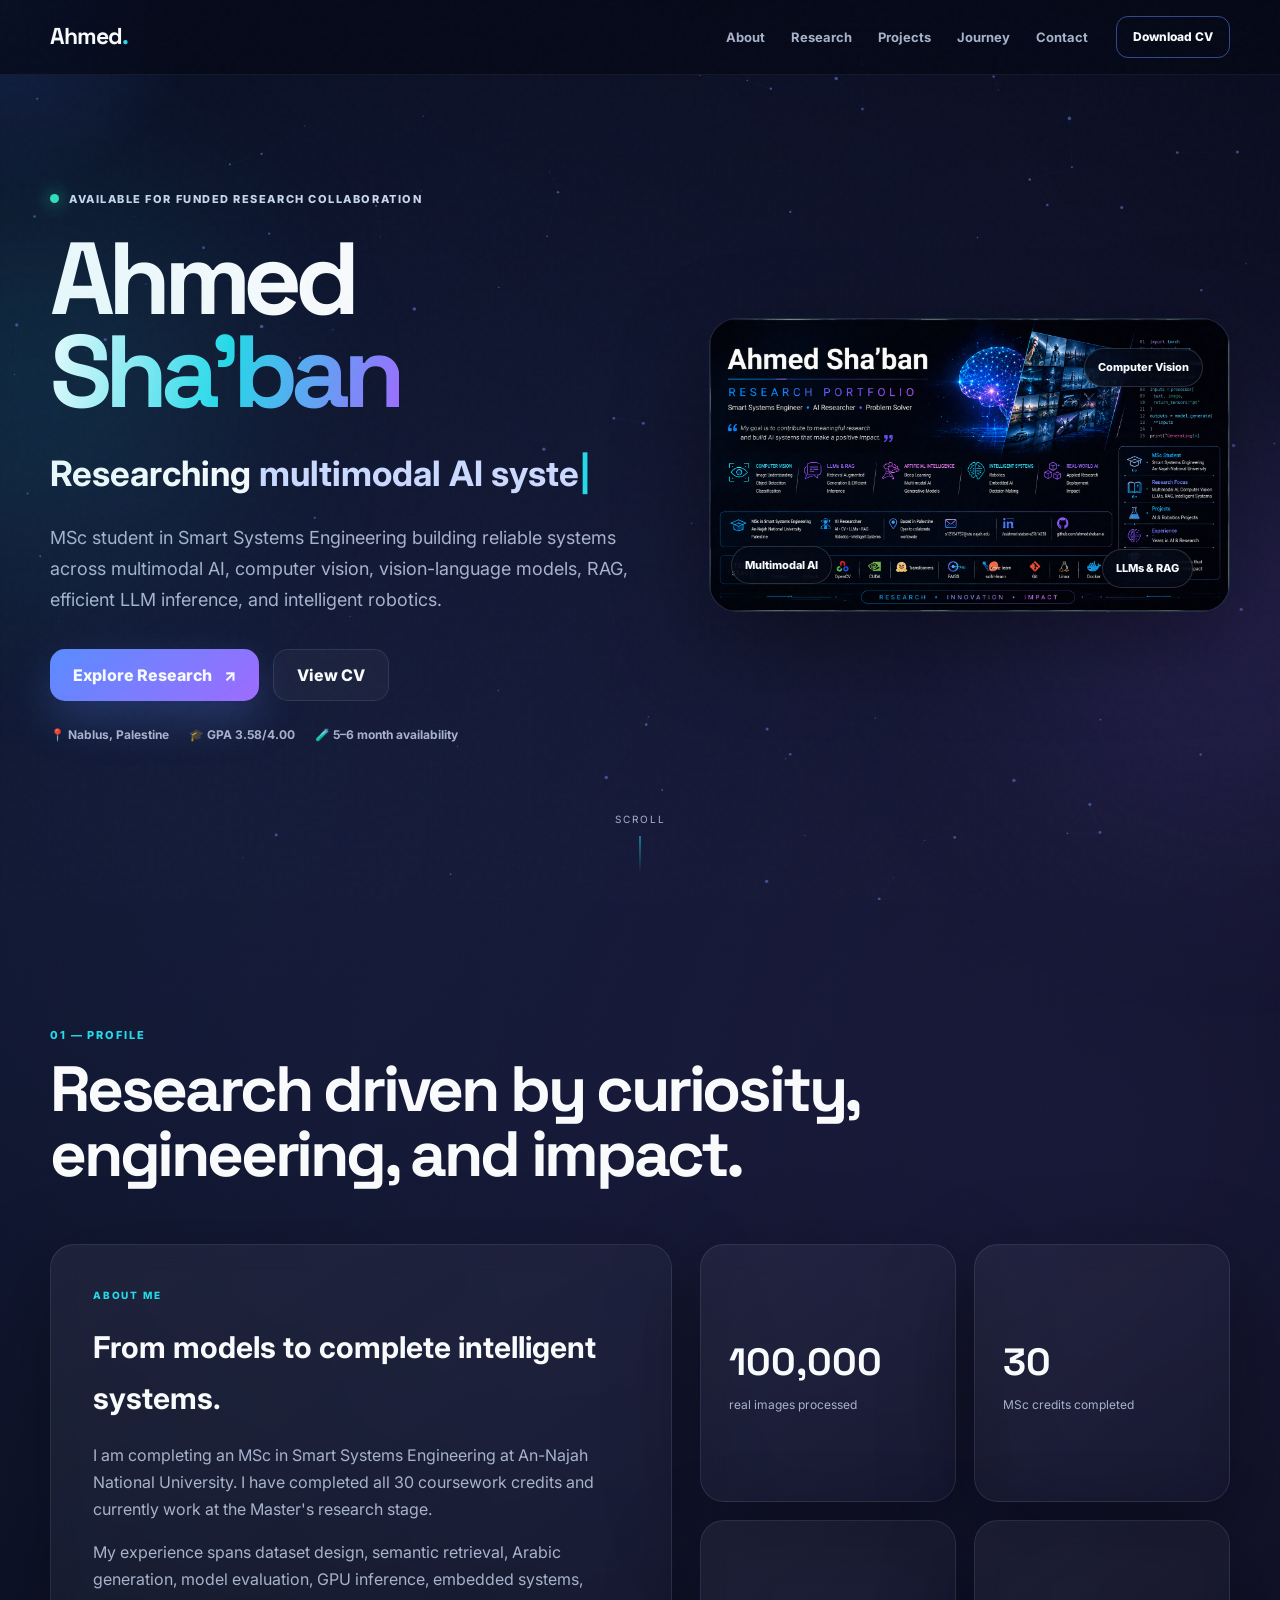
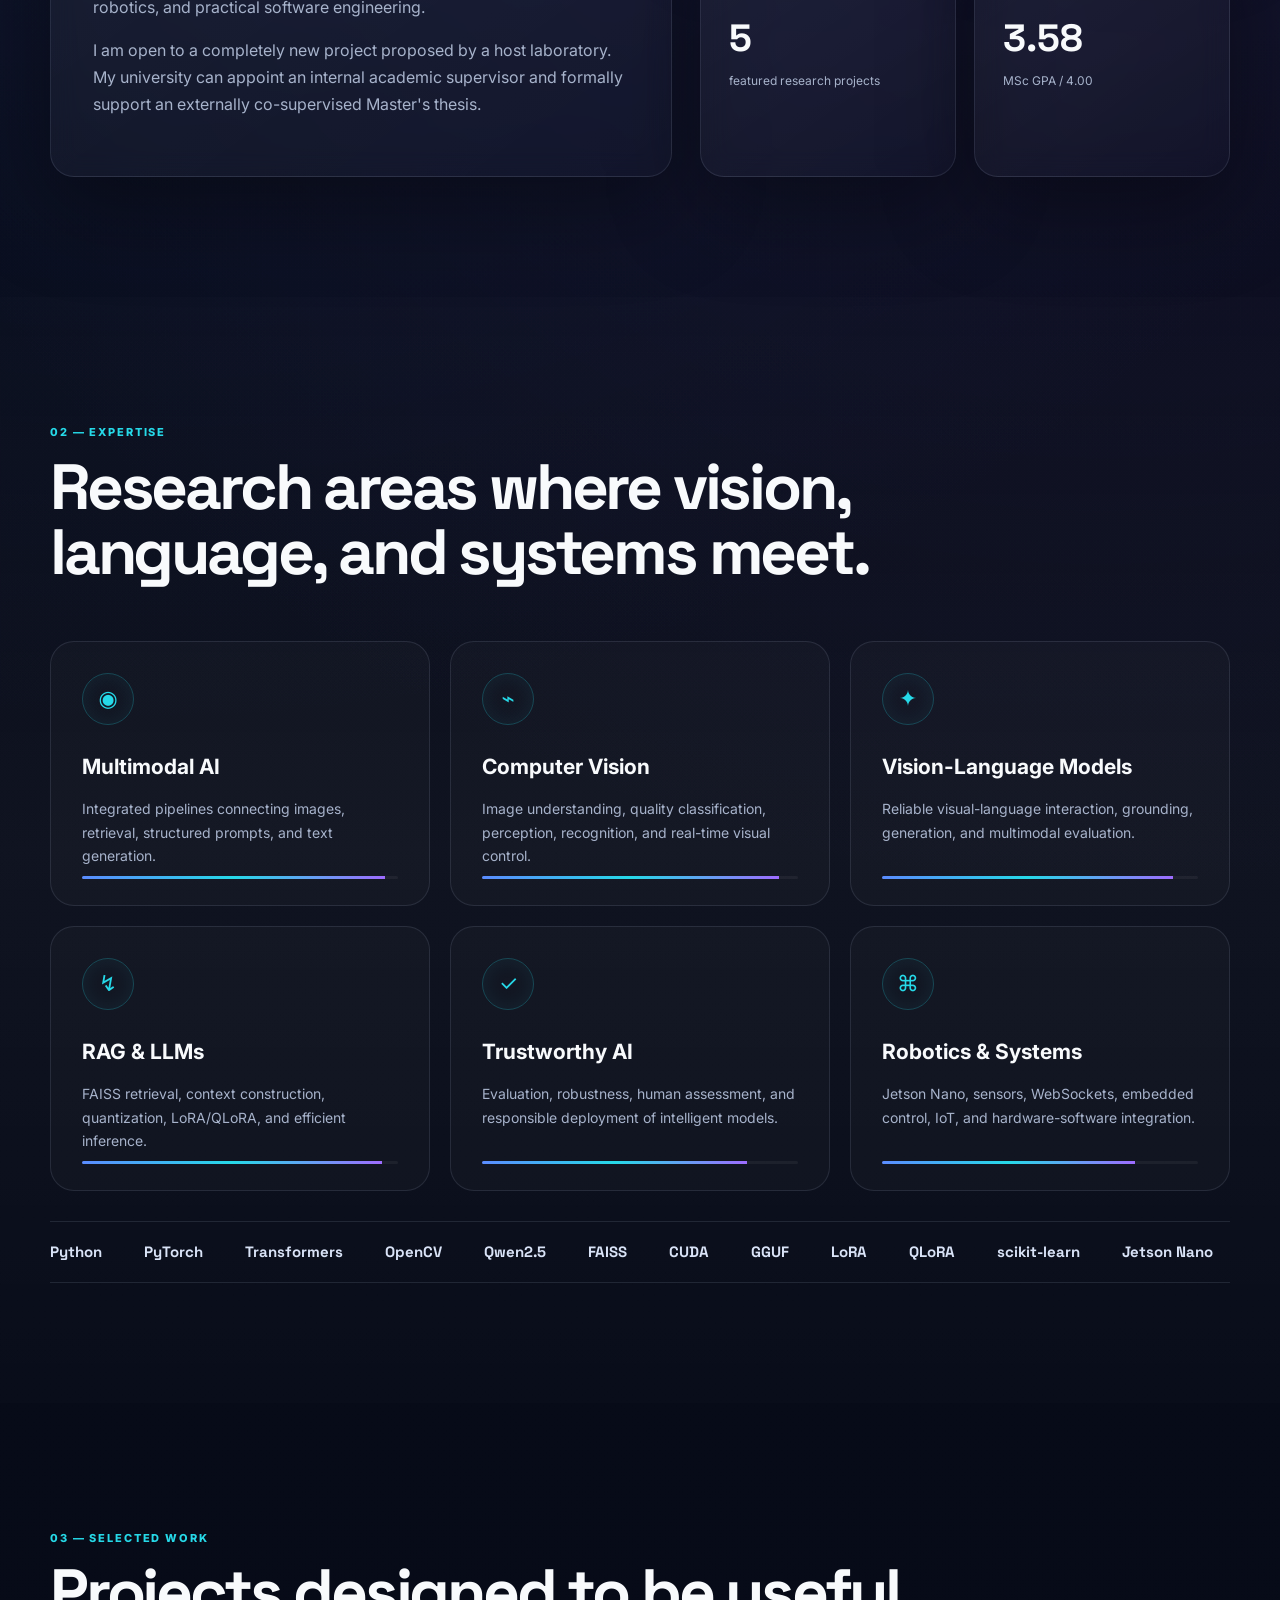
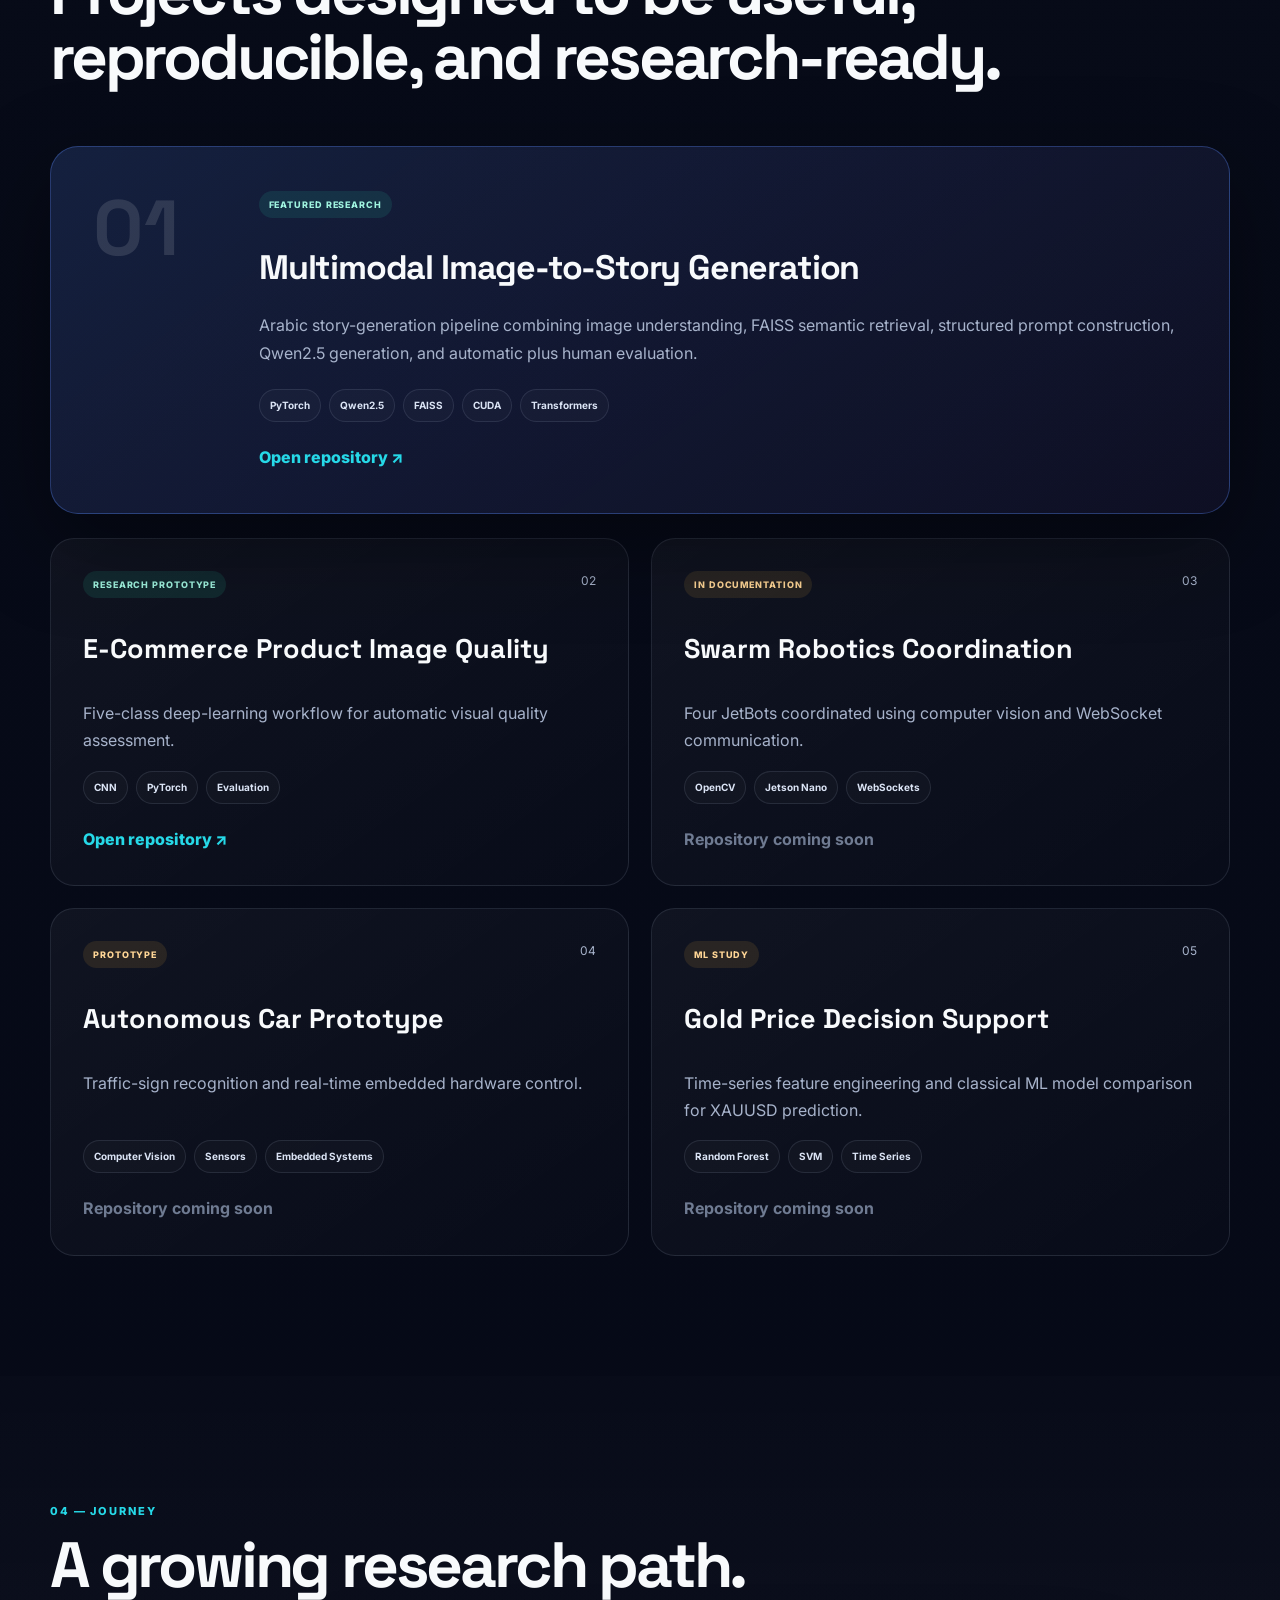
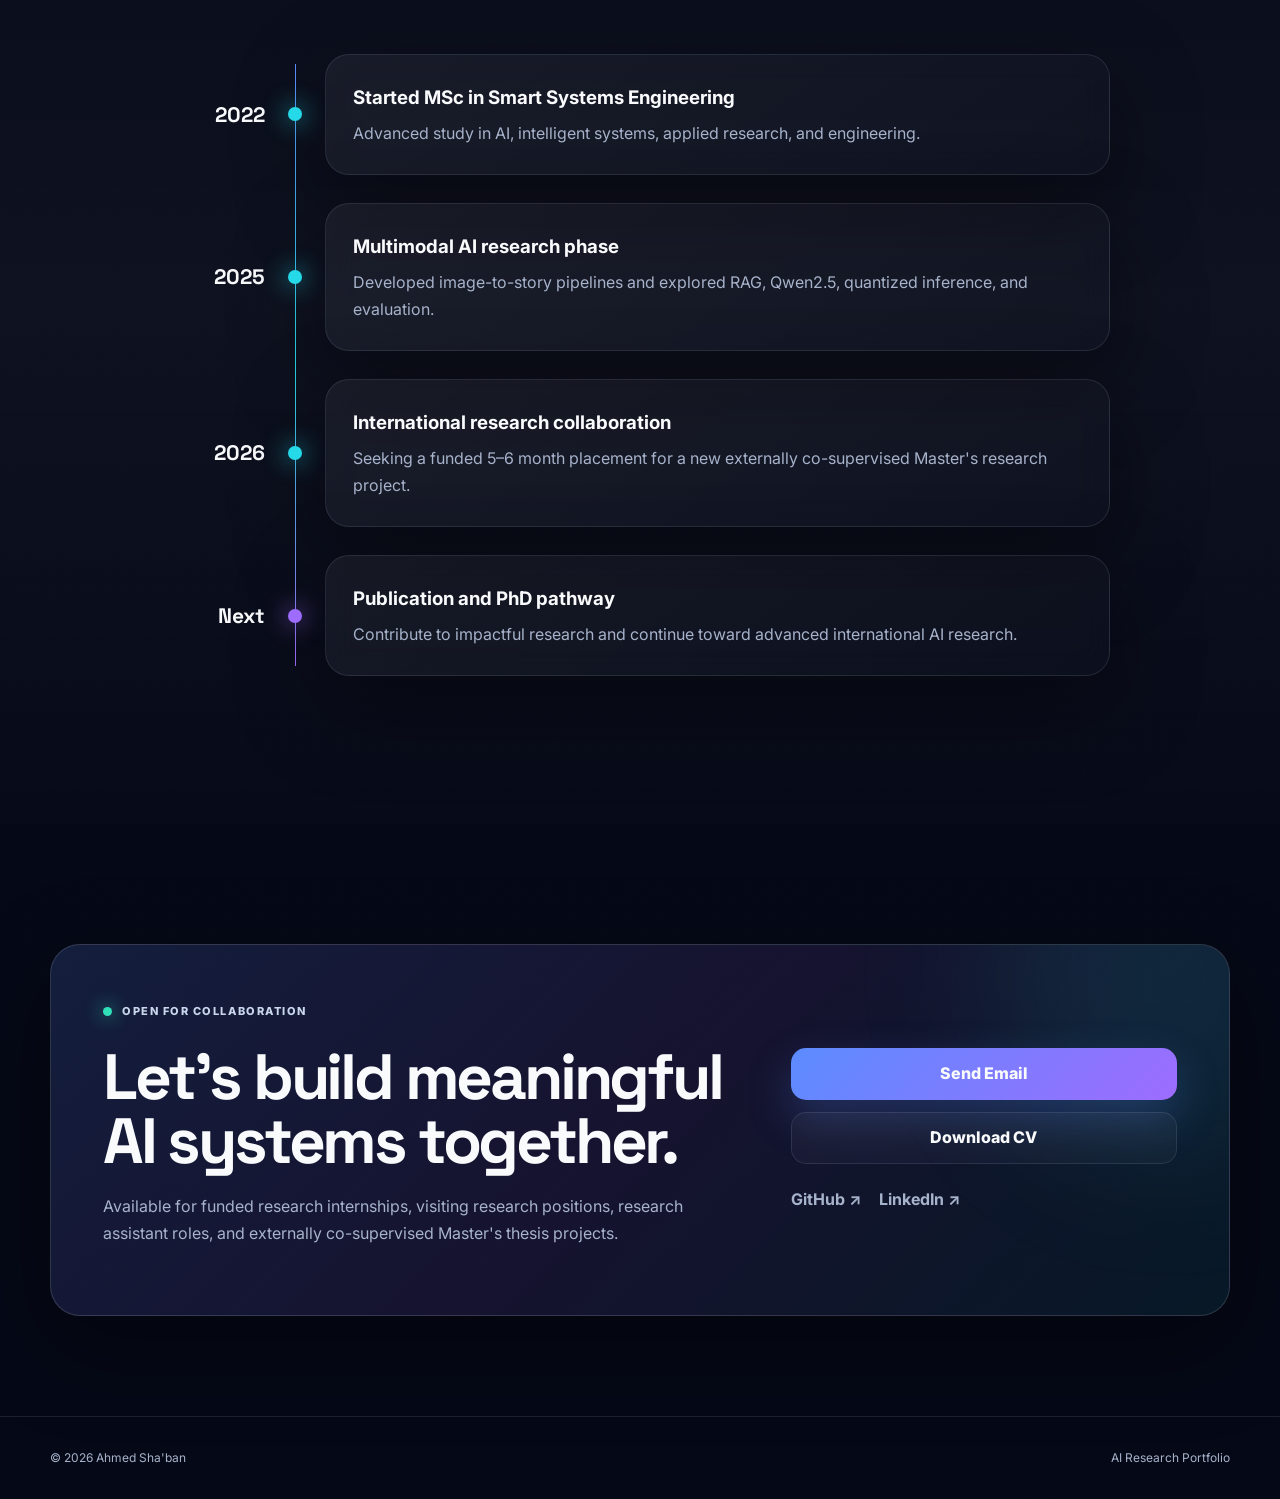
==== commit 85b6e3c3: "Update index.html" ====
--- a/index.html
+++ b/index.html
@@ -71,7 +71,7 @@
 
         <div class="hero-visual reveal">
           <div class="visual-frame tilt-card" data-tilt>
-            <img src="assets/research-banner.png" alt="Ahmed Sha'ban AI Research Portfolio" />
+            <img src="assets/research-banner1.png" alt="Ahmed Sha'ban AI Research Portfolio" />
             <div class="visual-shine"></div>
             <div class="floating-chip chip-1">Multimodal AI</div>
             <div class="floating-chip chip-2">Computer Vision</div>
